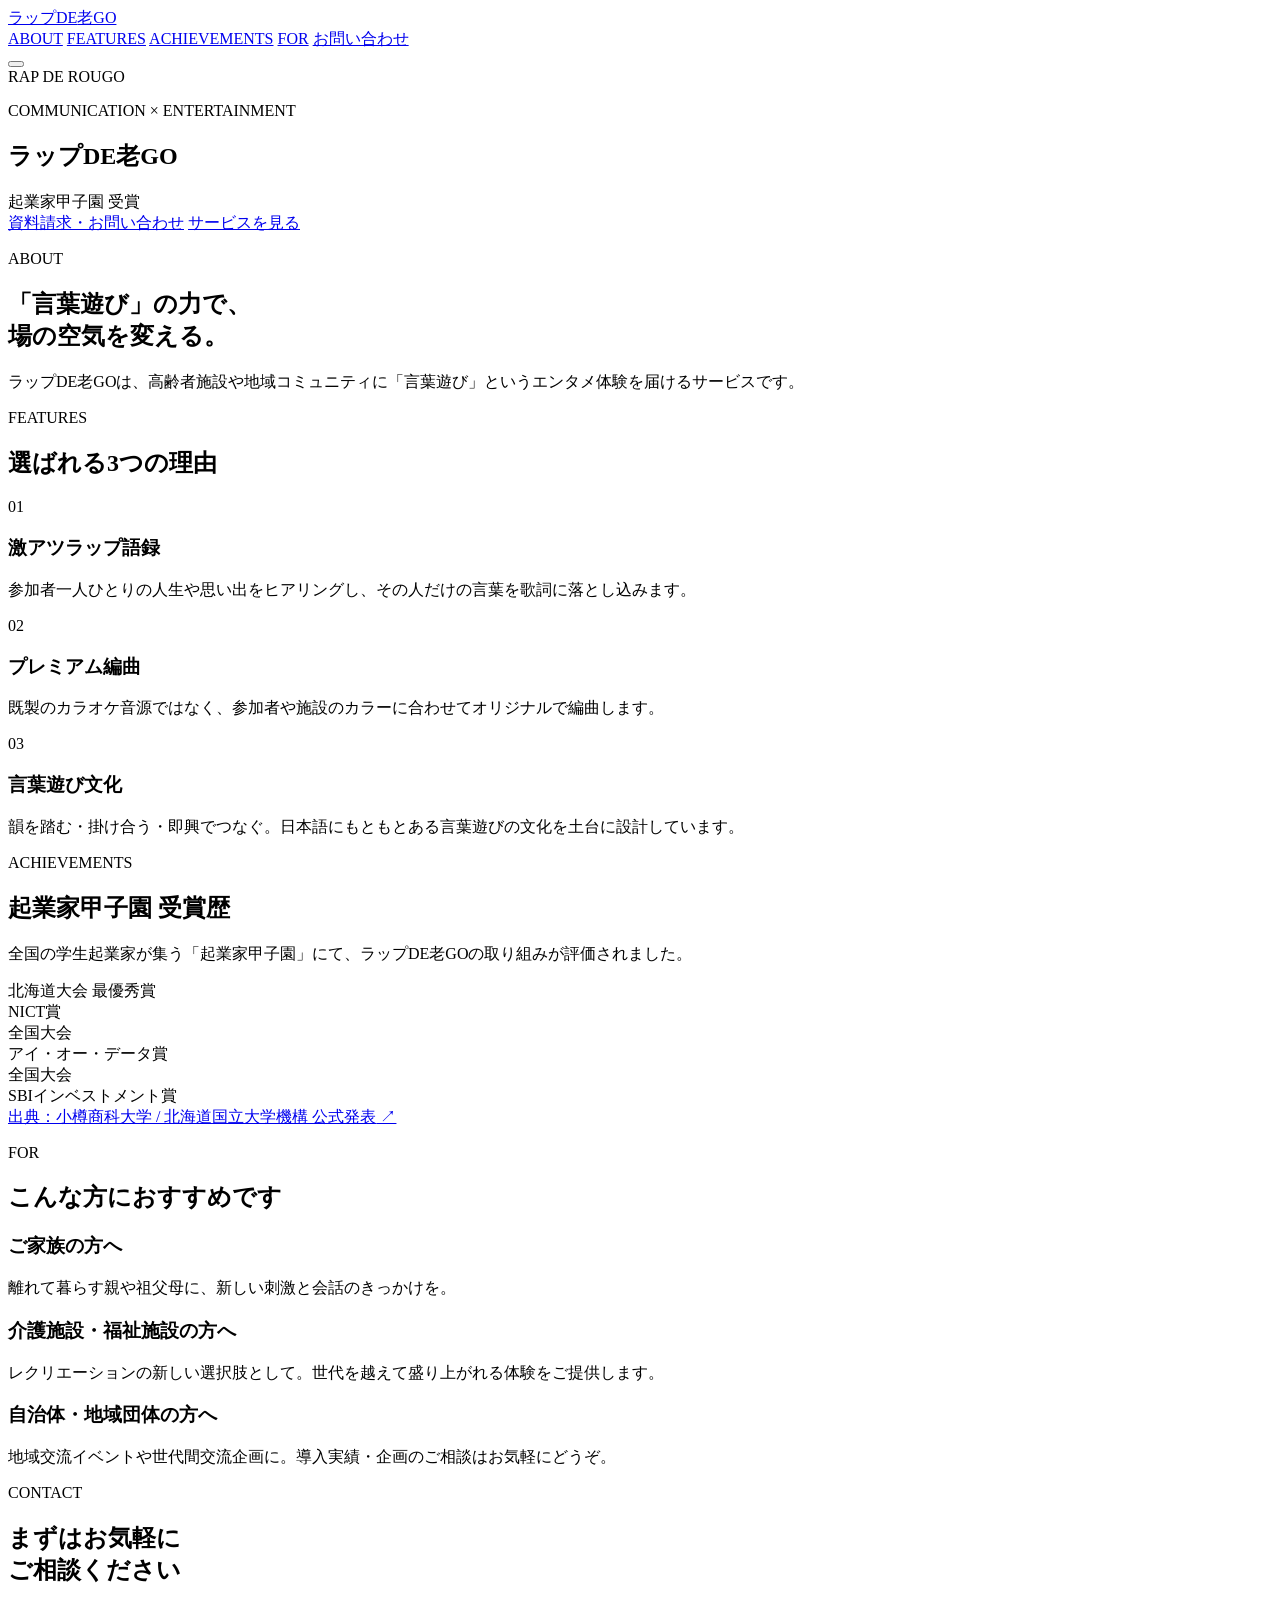
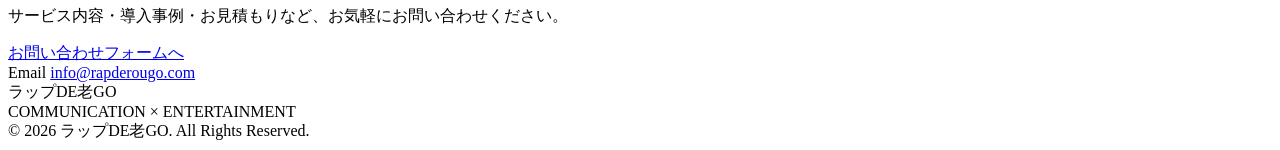
==== index.html @ 8ba90677 "Add initial index.html for ラップDE老GO website Initial commit of the index.html file containing the str" ====
<!DOCTYPE html>
<html lang="ja">
<head>
<meta charset="UTF-8">
<meta name="viewport" content="width=device-width, initial-scale=1.0">
<title>ラップDE老GO | COMMUNICATION × ENTERTAINMENT</title>
<meta name="description" content="ラップDE老GOは、言葉遊びとテクノロジーで世代を越えたコミュニケーションを生み出すエンタメサービスです。起業家甲子園受賞。">
<link rel="preconnect" href="https://fonts.googleapis.com">
<link rel="preconnect" href="https://fonts.gstatic.com" crossorigin>
<link href="https://fonts.googleapis.com/css2?family=Dela+Gothic+One&family=Noto+Sans+JP:wght@400;500;700;900&display=swap" rel="stylesheet">
<link rel="stylesheet" href="css/style.css">
</head>
<body>

<div class="noise-overlay"></div>

<header class="site-header" id="siteHeader">
  <div class="container header-inner">
    <a href="#top" class="logo">
      <span class="logo-text">ラップ<span class="accent">DE</span>老GO</span>
    </a>
    <nav class="main-nav" id="mainNav">
      <a href="#about">ABOUT</a>
      <a href="#features">FEATURES</a>
      <a href="#achievements">ACHIEVEMENTS</a>
      <a href="#for">FOR</a>
      <a href="#contact" class="nav-cta" data-key="nav_cta">お問い合わせ</a>
    </nav>
    <button class="menu-toggle" id="menuToggle" aria-label="メニュー">
      <span></span><span></span><span></span>
    </button>
  </div>
</header>

<main id="top">

  <!-- HERO -->
  <section class="hero" id="hero">
    <div class="hero-bg-text" aria-hidden="true">RAP DE ROUGO</div>
    <div class="container hero-inner">
      <p class="kicker reveal" data-key="hero_kicker">COMMUNICATION × ENTERTAINMENT</p>
      <h1 class="hero-title reveal">
        <span class="hero-title-line" data-key="hero_title_line1">ラップ</span><span class="hero-title-line accent" data-key="hero_title_line2">DE</span><span class="hero-title-line" data-key="hero_title_line3">老GO</span>
      </h1>
      <p class="hero-lead reveal" data-key="hero_lead" data-hide-if-empty></p>
      <div class="hero-badge reveal" data-key="hero_badge">起業家甲子園 受賞</div>
      <div class="hero-actions reveal">
        <a href="#contact" class="btn btn-primary" data-key="hero_cta_primary">資料請求・お問い合わせ</a>
        <a href="#features" class="btn btn-ghost" data-key="hero_cta_secondary">サービスを見る</a>
      </div>
    </div>
    <a href="#about" class="scroll-cue" aria-hidden="true"><span></span></a>
  </section>

  <!-- ABOUT -->
  <section class="section about" id="about">
    <div class="container">
      <p class="label reveal" data-key="about_label">ABOUT</p>
      <h2 class="section-title reveal" data-key="about_title" data-multiline>「言葉遊び」の力で、<br>場の空気を変える。</h2>
      <p class="lead-text reveal" data-key="about_mission" data-hide-if-empty></p>
      <p class="body-text reveal" data-key="about_body">ラップDE老GOは、高齢者施設や地域コミュニティに「言葉遊び」というエンタメ体験を届けるサービスです。</p>
    </div>
  </section>

  <!-- FEATURES -->
  <section class="section features" id="features">
    <div class="container">
      <p class="label reveal" data-key="features_label">FEATURES</p>
      <h2 class="section-title reveal" data-key="features_title">選ばれる3つの理由</h2>

      <div class="feature-list">
        <article class="feature-item reveal">
          <span class="feature-num" data-key="feature1_num">01</span>
          <h3 class="feature-title" data-key="feature1_title">激アツラップ語録</h3>
          <p class="feature-body" data-key="feature1_body">参加者一人ひとりの人生や思い出をヒアリングし、その人だけの言葉を歌詞に落とし込みます。</p>
        </article>
        <article class="feature-item reveal">
          <span class="feature-num" data-key="feature2_num">02</span>
          <h3 class="feature-title" data-key="feature2_title">プレミアム編曲</h3>
          <p class="feature-body" data-key="feature2_body">既製のカラオケ音源ではなく、参加者や施設のカラーに合わせてオリジナルで編曲します。</p>
        </article>
        <article class="feature-item reveal">
          <span class="feature-num" data-key="feature3_num">03</span>
          <h3 class="feature-title" data-key="feature3_title">言葉遊び文化</h3>
          <p class="feature-body" data-key="feature3_body">韻を踏む・掛け合う・即興でつなぐ。日本語にもともとある言葉遊びの文化を土台に設計しています。</p>
        </article>
      </div>
    </div>
  </section>

  <!-- ACHIEVEMENTS -->
  <section class="section achievements" id="achievements">
    <div class="container">
      <p class="label reveal" data-key="awards_label">ACHIEVEMENTS</p>
      <h2 class="section-title reveal" data-key="awards_title">起業家甲子園 受賞歴</h2>
      <p class="body-text reveal" data-key="awards_lead">全国の学生起業家が集う「起業家甲子園」にて、ラップDE老GOの取り組みが評価されました。</p>

      <div class="award-list">
        <div class="award-item reveal">
          <div class="award-title" data-key="award1_title">北海道大会 最優秀賞</div>
          <div class="award-sub" data-key="award1_sub">NICT賞</div>
        </div>
        <div class="award-item reveal">
          <div class="award-title" data-key="award2_title">全国大会</div>
          <div class="award-sub" data-key="award2_sub">アイ・オー・データ賞</div>
        </div>
        <div class="award-item reveal">
          <div class="award-title" data-key="award3_title">全国大会</div>
          <div class="award-sub" data-key="award3_sub">SBIインベストメント賞</div>
        </div>
      </div>

      <a class="source-link reveal" data-key-href="awards_source_url" href="https://www.otaru-uc.ac.jp/" target="_blank" rel="noopener">
        <span data-key="awards_source_label">出典：小樽商科大学 / 北海道国立大学機構 公式発表</span> ↗
      </a>
    </div>
  </section>

  <!-- FOR -->
  <section class="section target" id="for">
    <div class="container">
      <p class="label reveal" data-key="target_label">FOR</p>
      <h2 class="section-title reveal" data-key="target_title">こんな方におすすめです</h2>

      <div class="target-list">
        <article class="target-item reveal">
          <h3 class="target-title" data-key="target1_title">ご家族の方へ</h3>
          <p class="target-body" data-key="target1_body">離れて暮らす親や祖父母に、新しい刺激と会話のきっかけを。</p>
        </article>
        <article class="target-item reveal">
          <h3 class="target-title" data-key="target2_title">介護施設・福祉施設の方へ</h3>
          <p class="target-body" data-key="target2_body">レクリエーションの新しい選択肢として。世代を越えて盛り上がれる体験をご提供します。</p>
        </article>
        <article class="target-item reveal">
          <h3 class="target-title" data-key="target3_title">自治体・地域団体の方へ</h3>
          <p class="target-body" data-key="target3_body">地域交流イベントや世代間交流企画に。導入実績・企画のご相談はお気軽にどうぞ。</p>
        </article>
      </div>
    </div>
  </section>

  <!-- CTA -->
  <section class="section cta-section" id="contact">
    <div class="container">
      <p class="label reveal" data-key="cta_label">CONTACT</p>
      <h2 class="section-title reveal" data-key="cta_title" data-multiline>まずはお気軽に<br>ご相談ください</h2>
      <p class="body-text reveal" data-key="cta_body">サービス内容・導入事例・お見積もりなど、お気軽にお問い合わせください。</p>

      <div class="cta-box reveal">
        <a href="mailto:info@rapderougo.com" class="btn btn-primary btn-large" data-key="cta_button">お問い合わせフォームへ</a>
        <div class="cta-email">
          <span class="cta-email-label" data-key="cta_email_label">Email</span>
          <a href="mailto:info@rapderougo.com" data-key="cta_email" data-key-href-mailto>info@rapderougo.com</a>
        </div>
      </div>
    </div>
  </section>

</main>

<footer class="site-footer">
  <div class="container footer-inner">
    <div class="footer-logo" data-key="footer_service_name">ラップDE老GO</div>
    <div class="footer-tagline" data-key="footer_tagline">COMMUNICATION × ENTERTAINMENT</div>
    <div class="footer-copyright" data-key="footer_copyright">© 2026 ラップDE老GO. All Rights Reserved.</div>
  </div>
</footer>

<script src="content.js"></script>
<script src="js/script.js"></script>
</body>
</html>
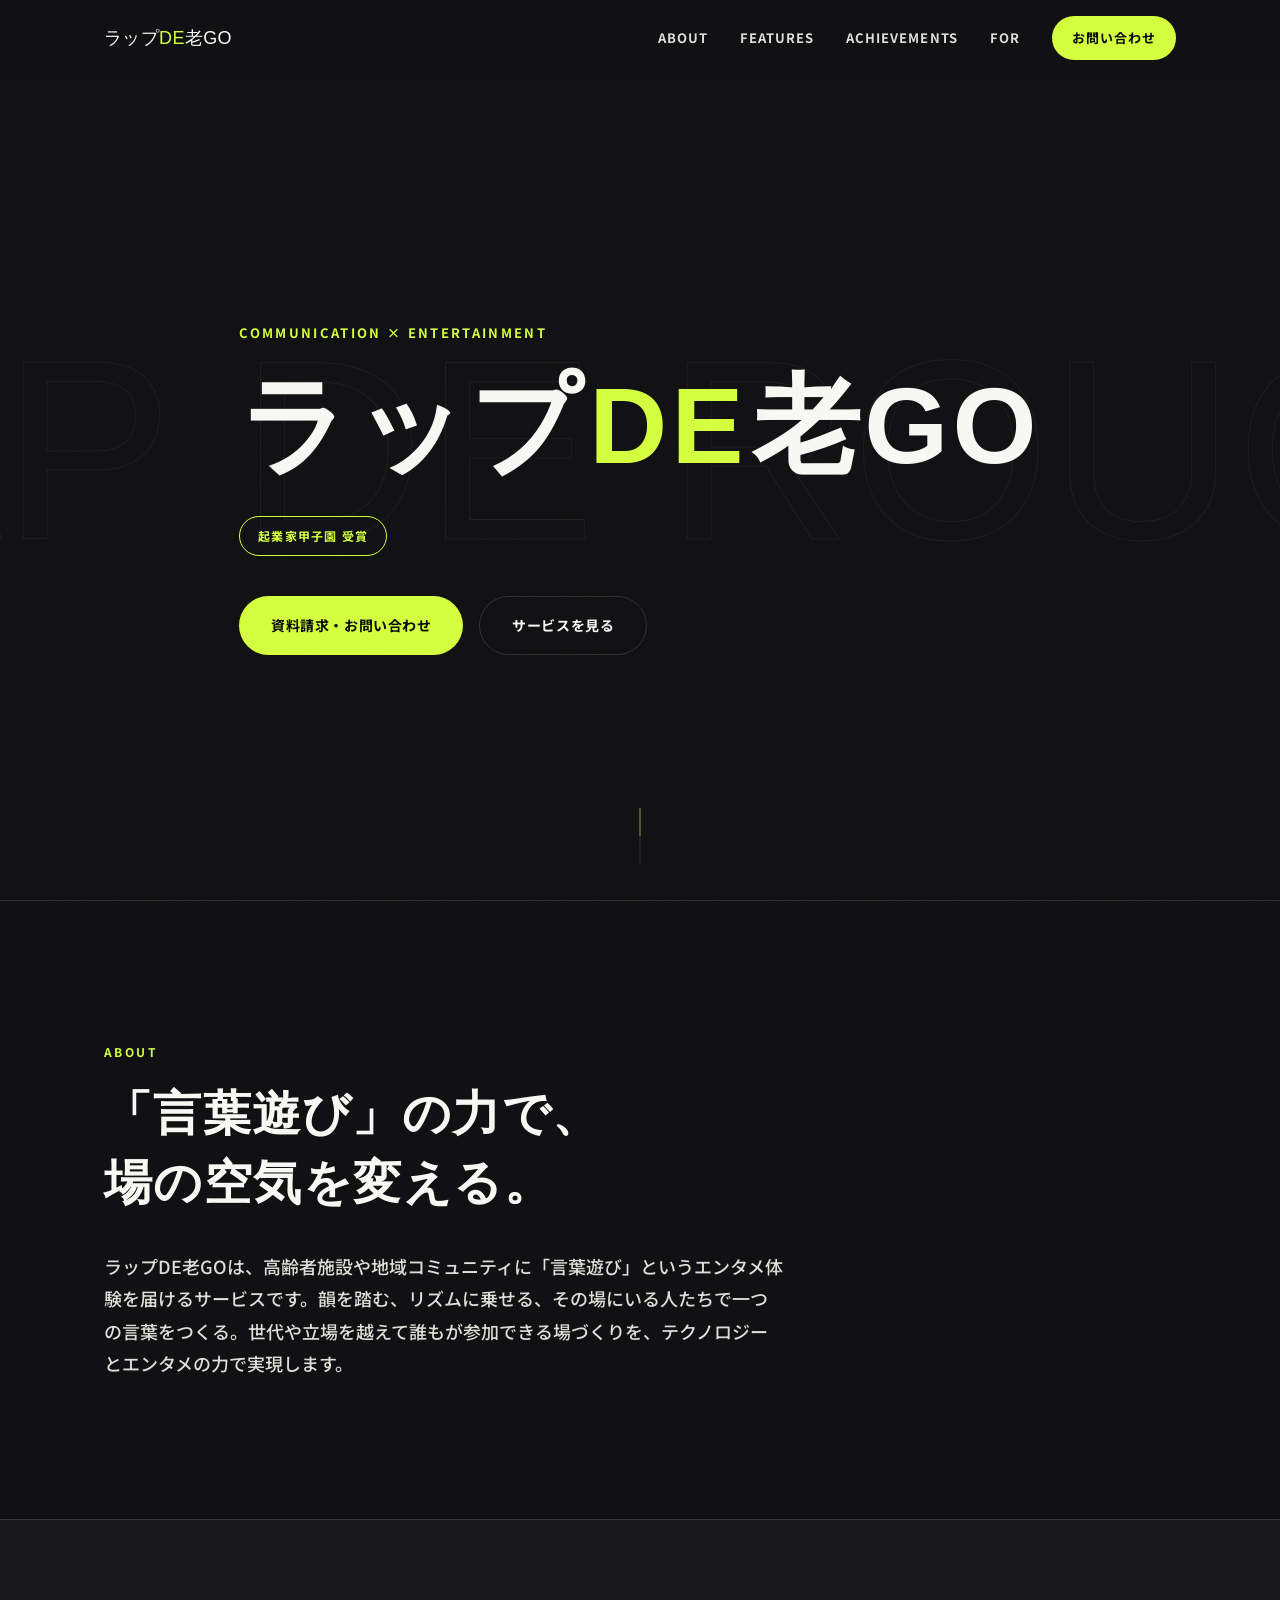
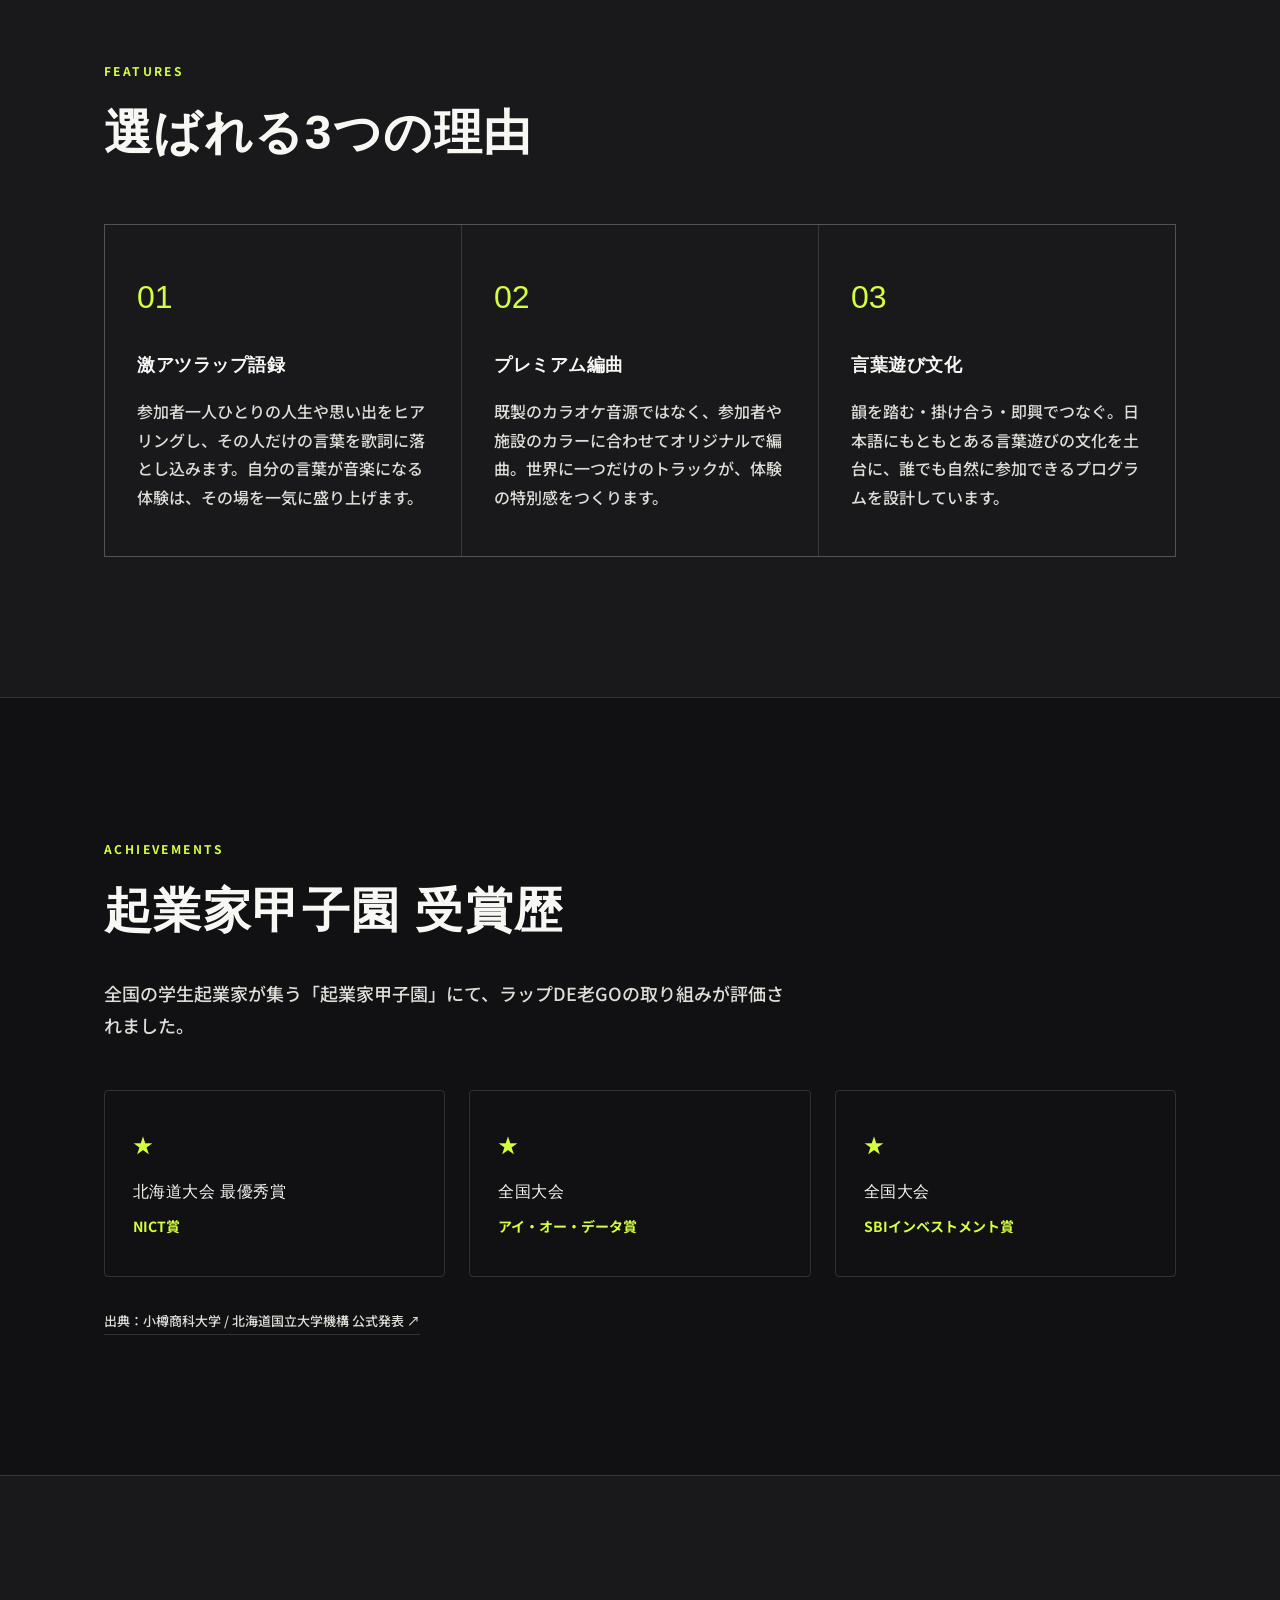
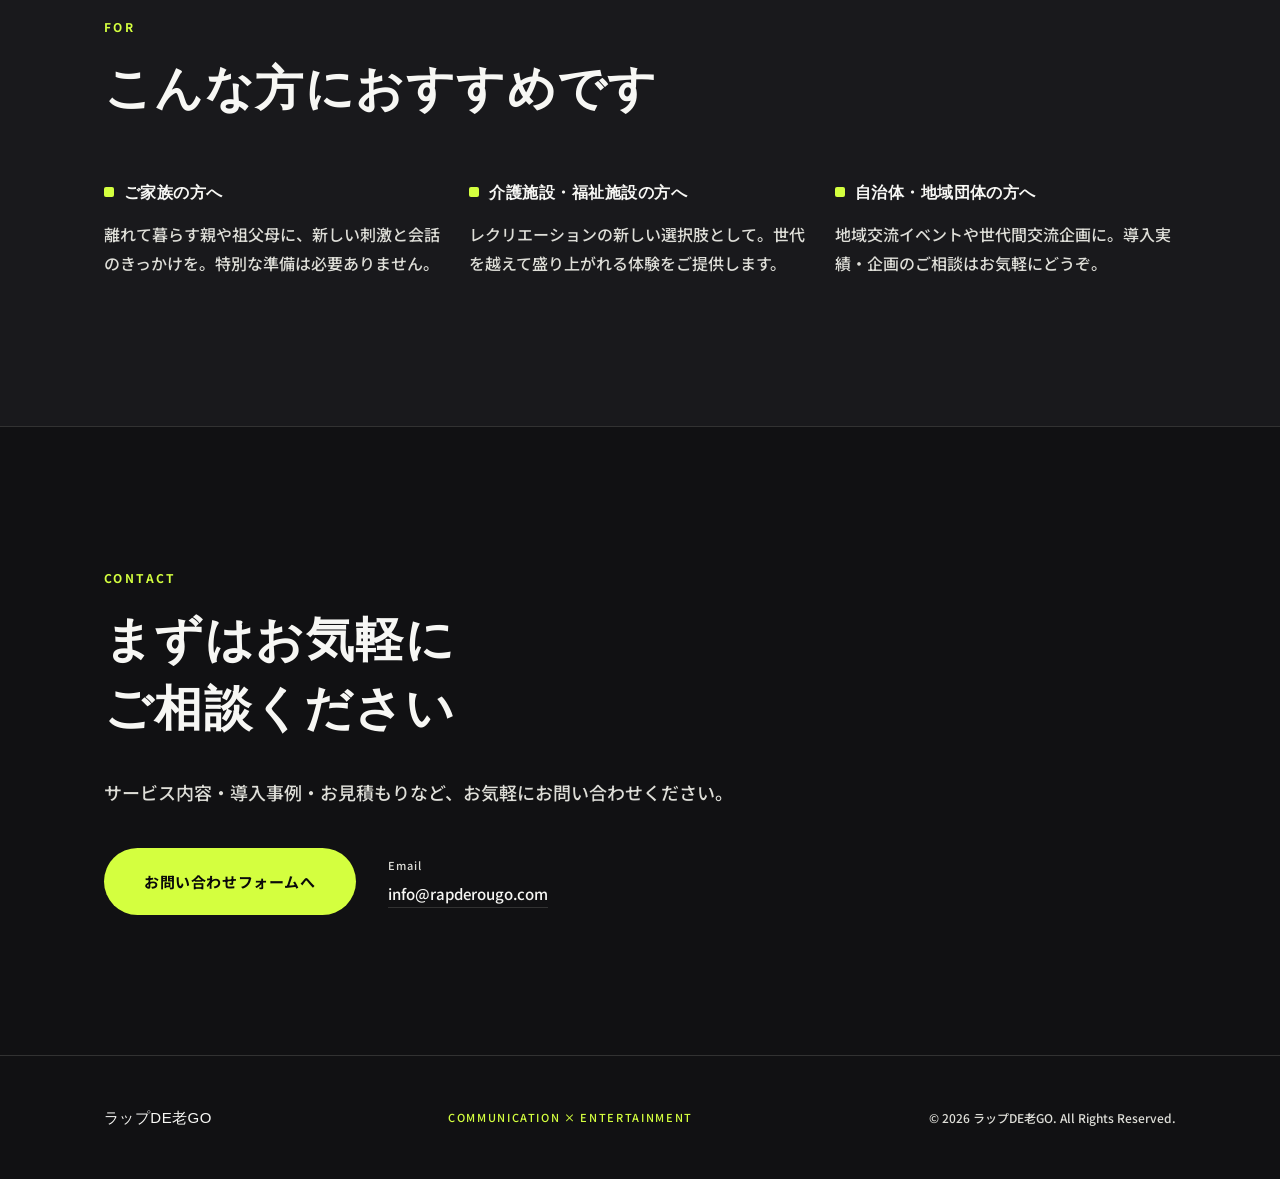
==== commit 5768e833: "Add Yusei Magic font to index.html" ====
--- a/index.html
+++ b/index.html
@@ -7,7 +7,7 @@
 <meta name="description" content="ラップDE老GOは、言葉遊びとテクノロジーで世代を越えたコミュニケーションを生み出すエンタメサービスです。起業家甲子園受賞。">
 <link rel="preconnect" href="https://fonts.googleapis.com">
 <link rel="preconnect" href="https://fonts.gstatic.com" crossorigin>
-<link href="https://fonts.googleapis.com/css2?family=Dela+Gothic+One&family=Noto+Sans+JP:wght@400;500;700;900&display=swap" rel="stylesheet">
+<link href="https://fonts.googleapis.com/css2?family=Yusei+Magic&family=Noto+Sans+JP:wght@400;500;700;900&display=swap" rel="stylesheet">
 <link rel="stylesheet" href="css/style.css">
 </head>
 <body>
--- a/css/style.css
+++ b/css/style.css
@@ -0,0 +1,541 @@
+/* =========================================================
+   ラップDE老GO — style.css
+   黒背景 × ビビッドアクセント（ネオンライム）のモダン・ストリート系
+   ========================================================= */
+
+:root {
+  --bg: #111113;
+  --bg-alt: #19191c;
+  --fg: #f7f7f4;
+  --fg-dim: #deded8;
+  --accent: #d4ff3f;
+  --accent-dark: #9fc71a;
+  --border: rgba(245, 245, 242, 0.14);
+  --font-head: "Dela Gothic One", sans-serif;
+  --font-body: "Noto Sans JP", sans-serif;
+  --container-w: 1120px;
+}
+
+* { box-sizing: border-box; margin: 0; padding: 0; }
+
+html { scroll-behavior: smooth; }
+
+body {
+  background: var(--bg);
+  color: var(--fg);
+  font-family: var(--font-body);
+  font-weight: 500;
+  line-height: 1.8;
+  letter-spacing: 0;
+  overflow-x: hidden;
+  -webkit-font-smoothing: antialiased;
+  text-rendering: optimizeLegibility;
+}
+
+img { max-width: 100%; display: block; }
+a { color: inherit; text-decoration: none; }
+
+.container {
+  max-width: var(--container-w);
+  margin: 0 auto;
+  padding: 0 24px;
+}
+
+/* subtle grain overlay for texture */
+.noise-overlay {
+  position: fixed;
+  inset: 0;
+  pointer-events: none;
+  z-index: 999;
+  opacity: 0.035;
+  mix-blend-mode: overlay;
+  background-image: url("data:image/svg+xml,%3Csvg xmlns='http://www.w3.org/2000/svg' width='120' height='120'%3E%3Cfilter id='n'%3E%3CfeTurbulence type='fractalNoise' baseFrequency='0.9' numOctaves='2' stitchTiles='stitch'/%3E%3C/filter%3E%3Crect width='100%25' height='100%25' filter='url(%23n)'/%3E%3C/svg%3E");
+}
+
+/* =============== HEADER =============== */
+.site-header {
+  position: fixed;
+  top: 0; left: 0; right: 0;
+  z-index: 100;
+  background: rgba(17, 17, 19, 0.75);
+  backdrop-filter: blur(10px);
+  border-bottom: 1px solid transparent;
+  transition: border-color 0.3s ease, background 0.3s ease;
+}
+.site-header.scrolled {
+  border-bottom-color: var(--border);
+  background: rgba(17, 17, 19, 0.94);
+}
+
+.header-inner {
+  display: flex;
+  align-items: center;
+  justify-content: space-between;
+  height: 76px;
+}
+
+.logo-text {
+  font-family: var(--font-head);
+  font-size: 18px;
+  letter-spacing: 0.02em;
+}
+.logo-text .accent { color: var(--accent); }
+
+.main-nav {
+  display: flex;
+  align-items: center;
+  gap: 32px;
+  font-size: 13px;
+  letter-spacing: 0.08em;
+  font-weight: 700;
+}
+.main-nav a {
+  color: var(--fg-dim);
+  transition: color 0.2s ease;
+}
+.main-nav a:hover { color: var(--fg); }
+
+.nav-cta {
+  background: var(--accent);
+  color: #0a0a0a !important;
+  padding: 10px 20px;
+  border-radius: 999px;
+  font-weight: 700;
+}
+.nav-cta:hover { background: var(--accent-dark); }
+
+.menu-toggle {
+  display: none;
+  flex-direction: column;
+  justify-content: center;
+  gap: 5px;
+  width: 32px;
+  height: 32px;
+  background: none;
+  border: none;
+  cursor: pointer;
+}
+.menu-toggle span {
+  display: block;
+  height: 2px;
+  background: var(--fg);
+  transition: transform 0.25s ease, opacity 0.25s ease;
+}
+.menu-toggle.open span:nth-child(1) { transform: translateY(7px) rotate(45deg); }
+.menu-toggle.open span:nth-child(2) { opacity: 0; }
+.menu-toggle.open span:nth-child(3) { transform: translateY(-7px) rotate(-45deg); }
+
+/* =============== HERO =============== */
+.hero {
+  position: relative;
+  min-height: 100vh;
+  display: flex;
+  align-items: center;
+  padding-top: 76px;
+  overflow: hidden;
+}
+
+.hero-bg-text {
+  position: absolute;
+  top: 50%;
+  left: 50%;
+  transform: translate(-50%, -50%);
+  font-family: var(--font-head);
+  font-size: clamp(80px, 20vw, 260px);
+  color: transparent;
+  -webkit-text-stroke: 1px rgba(245, 245, 242, 0.06);
+  white-space: nowrap;
+  z-index: 0;
+  user-select: none;
+  pointer-events: none;
+}
+
+.hero-inner {
+  position: relative;
+  z-index: 1;
+}
+
+.kicker {
+  font-size: 13px;
+  font-weight: 700;
+  letter-spacing: 0.18em;
+  color: var(--accent);
+  margin-bottom: 20px;
+}
+
+.hero-title {
+  font-family: var(--font-head);
+  font-size: clamp(44px, 9vw, 108px);
+  line-height: 1.15;
+  letter-spacing: 0.04em;
+}
+.hero-title-line { display: inline-block; }
+.hero-title .accent {
+  color: var(--accent);
+  margin: 0 4px;
+}
+
+.hero-lead {
+  margin-top: 24px;
+  font-size: 19px;
+  font-weight: 500;
+  color: var(--fg-dim);
+  line-height: 1.75;
+  max-width: 560px;
+}
+.hero-lead[data-hide-if-empty]:empty { display: none; margin: 0; }
+
+.hero-badge {
+  display: inline-block;
+  margin-top: 28px;
+  padding: 8px 18px;
+  border: 1px solid var(--accent);
+  color: var(--accent);
+  font-size: 12px;
+  font-weight: 700;
+  letter-spacing: 0.1em;
+  border-radius: 999px;
+}
+
+.hero-actions {
+  margin-top: 40px;
+  display: flex;
+  gap: 16px;
+  flex-wrap: wrap;
+}
+
+.btn {
+  display: inline-flex;
+  align-items: center;
+  justify-content: center;
+  padding: 16px 32px;
+  font-size: 14px;
+  font-weight: 700;
+  letter-spacing: 0.04em;
+  border-radius: 999px;
+  transition: transform 0.2s ease, background 0.2s ease, color 0.2s ease, border-color 0.2s ease;
+  white-space: nowrap;
+}
+.btn-primary {
+  background: var(--accent);
+  color: #0a0a0a;
+}
+.btn-primary:hover { background: var(--accent-dark); transform: translateY(-2px); }
+.btn-ghost {
+  border: 1px solid var(--border);
+  color: var(--fg);
+}
+.btn-ghost:hover { border-color: var(--fg); transform: translateY(-2px); }
+.btn-large { padding: 20px 40px; font-size: 15px; }
+
+.scroll-cue {
+  position: absolute;
+  bottom: 36px;
+  left: 50%;
+  transform: translateX(-50%);
+  width: 1px;
+  height: 56px;
+  background: var(--border);
+  overflow: hidden;
+}
+.scroll-cue span {
+  display: block;
+  width: 100%;
+  height: 50%;
+  background: var(--accent);
+  animation: scrollcue 1.8s ease-in-out infinite;
+}
+@keyframes scrollcue {
+  0% { transform: translateY(-100%); }
+  100% { transform: translateY(200%); }
+}
+
+/* =============== SECTIONS (general) =============== */
+.section {
+  padding: 140px 0;
+  border-top: 1px solid var(--border);
+  position: relative;
+}
+
+.label {
+  font-size: 12px;
+  font-weight: 700;
+  letter-spacing: 0.2em;
+  color: var(--accent);
+  margin-bottom: 16px;
+}
+
+.section-title {
+  font-family: var(--font-head);
+  font-size: clamp(28px, 5vw, 48px);
+  line-height: 1.45;
+  letter-spacing: 0.03em;
+  margin-bottom: 32px;
+  white-space: pre-line;
+}
+
+.lead-text {
+  font-size: 20px;
+  font-weight: 500;
+  color: var(--fg);
+  margin-bottom: 20px;
+  line-height: 1.7;
+  max-width: 680px;
+}
+.lead-text[data-hide-if-empty]:empty { display: none; margin: 0; }
+
+.body-text {
+  font-size: 18px;
+  font-weight: 500;
+  color: var(--fg-dim);
+  line-height: 1.8;
+  max-width: 680px;
+}
+
+/* =============== ABOUT =============== */
+.about { background: var(--bg); }
+
+/* =============== FEATURES =============== */
+.features { background: var(--bg-alt); }
+
+.feature-list {
+  margin-top: 56px;
+  display: grid;
+  grid-template-columns: repeat(3, 1fr);
+  gap: 1px;
+  background: var(--border);
+  border: 1px solid var(--border);
+}
+
+.feature-item {
+  background: var(--bg-alt);
+  padding: 44px 32px;
+  transition: background 0.25s ease;
+}
+.feature-item:hover { background: #171717; }
+
+.feature-num {
+  display: block;
+  font-family: var(--font-head);
+  font-size: 32px;
+  color: var(--accent);
+  margin-bottom: 24px;
+}
+
+.feature-title {
+  font-family: var(--font-head);
+  font-size: 18px;
+  letter-spacing: 0.03em;
+  margin-bottom: 16px;
+  line-height: 1.7;
+}
+
+.feature-body {
+  font-size: 16px;
+  font-weight: 500;
+  color: var(--fg-dim);
+  line-height: 1.8;
+}
+
+/* =============== ACHIEVEMENTS =============== */
+.achievements { background: var(--bg); }
+
+.award-list {
+  margin-top: 48px;
+  display: grid;
+  grid-template-columns: repeat(3, 1fr);
+  gap: 24px;
+}
+
+.award-item {
+  border: 1px solid var(--border);
+  padding: 36px 28px;
+  border-radius: 4px;
+  position: relative;
+}
+.award-item::before {
+  content: "★";
+  color: var(--accent);
+  font-size: 20px;
+  display: block;
+  margin-bottom: 16px;
+}
+
+.award-title {
+  font-family: var(--font-head);
+  font-size: 16px;
+  letter-spacing: 0.03em;
+  margin-bottom: 10px;
+  line-height: 1.6;
+}
+.award-sub {
+  font-size: 14px;
+  color: var(--accent);
+  font-weight: 700;
+}
+
+.source-link {
+  display: inline-block;
+  margin-top: 32px;
+  font-size: 13px;
+  color: var(--fg-dim);
+  border-bottom: 1px solid var(--border);
+  padding-bottom: 2px;
+  transition: color 0.2s ease, border-color 0.2s ease;
+}
+.source-link:hover { color: var(--fg); border-color: var(--fg); }
+
+/* =============== TARGET / FOR =============== */
+.target { background: var(--bg-alt); }
+
+.target-list {
+  margin-top: 48px;
+  display: grid;
+  grid-template-columns: repeat(3, 1fr);
+  gap: 24px;
+}
+
+.target-item {
+  padding: 8px 0;
+}
+
+.target-title {
+  font-family: var(--font-head);
+  font-size: 16px;
+  letter-spacing: 0.03em;
+  margin-bottom: 14px;
+  line-height: 1.7;
+  position: relative;
+  padding-left: 20px;
+}
+.target-title::before {
+  content: "";
+  position: absolute;
+  left: 0;
+  top: 8px;
+  width: 10px;
+  height: 10px;
+  background: var(--accent);
+  border-radius: 2px;
+}
+
+.target-body {
+  font-size: 16px;
+  font-weight: 500;
+  color: var(--fg-dim);
+  line-height: 1.8;
+}
+
+/* =============== CTA =============== */
+.cta-section {
+  background: var(--bg);
+  text-align: left;
+}
+
+.cta-box {
+  margin-top: 40px;
+  display: flex;
+  align-items: center;
+  gap: 32px;
+  flex-wrap: wrap;
+}
+
+.cta-email {
+  display: flex;
+  flex-direction: column;
+  gap: 4px;
+  font-size: 15px;
+}
+.cta-email-label {
+  font-size: 11px;
+  letter-spacing: 0.1em;
+  color: var(--fg-dim);
+}
+.cta-email a {
+  border-bottom: 1px solid var(--border);
+  transition: border-color 0.2s ease;
+}
+.cta-email a:hover { border-color: var(--accent); color: var(--accent); }
+
+/* =============== FOOTER =============== */
+.site-footer {
+  border-top: 1px solid var(--border);
+  padding: 48px 0;
+}
+.footer-inner {
+  display: flex;
+  align-items: center;
+  justify-content: space-between;
+  flex-wrap: wrap;
+  gap: 12px;
+}
+.footer-logo {
+  font-family: var(--font-head);
+  font-size: 15px;
+  letter-spacing: 0.03em;
+}
+.footer-tagline {
+  font-size: 11px;
+  letter-spacing: 0.15em;
+  color: var(--accent);
+}
+.footer-copyright {
+  font-size: 12px;
+  color: var(--fg-dim);
+}
+
+/* =============== SCROLL REVEAL =============== */
+.reveal {
+  opacity: 0;
+  transform: translateY(24px);
+  transition: opacity 0.7s ease, transform 0.7s ease;
+}
+.reveal.in-view {
+  opacity: 1;
+  transform: translateY(0);
+}
+
+/* =============== RESPONSIVE =============== */
+@media (max-width: 860px) {
+  .feature-list, .award-list, .target-list {
+    grid-template-columns: 1fr;
+  }
+  .section { padding: 96px 0; }
+}
+
+@media (max-width: 720px) {
+  .main-nav {
+    position: fixed;
+    top: 76px;
+    left: 0; right: 0;
+    background: rgba(10, 10, 10, 0.97);
+    backdrop-filter: blur(10px);
+    flex-direction: column;
+    align-items: flex-start;
+    gap: 0;
+    padding: 8px 24px 24px;
+    border-bottom: 1px solid var(--border);
+    transform: translateY(-8px);
+    opacity: 0;
+    pointer-events: none;
+    transition: opacity 0.25s ease, transform 0.25s ease;
+  }
+  .main-nav.open {
+    opacity: 1;
+    transform: translateY(0);
+    pointer-events: auto;
+  }
+  .main-nav a {
+    width: 100%;
+    padding: 14px 0;
+    border-bottom: 1px solid var(--border);
+  }
+  .main-nav a:last-child { border-bottom: none; margin-top: 12px; }
+  .menu-toggle { display: flex; }
+}
+
+@media (max-width: 480px) {
+  .hero-actions { flex-direction: column; }
+  .btn { width: 100%; }
+  .cta-box { flex-direction: column; align-items: flex-start; }
+}
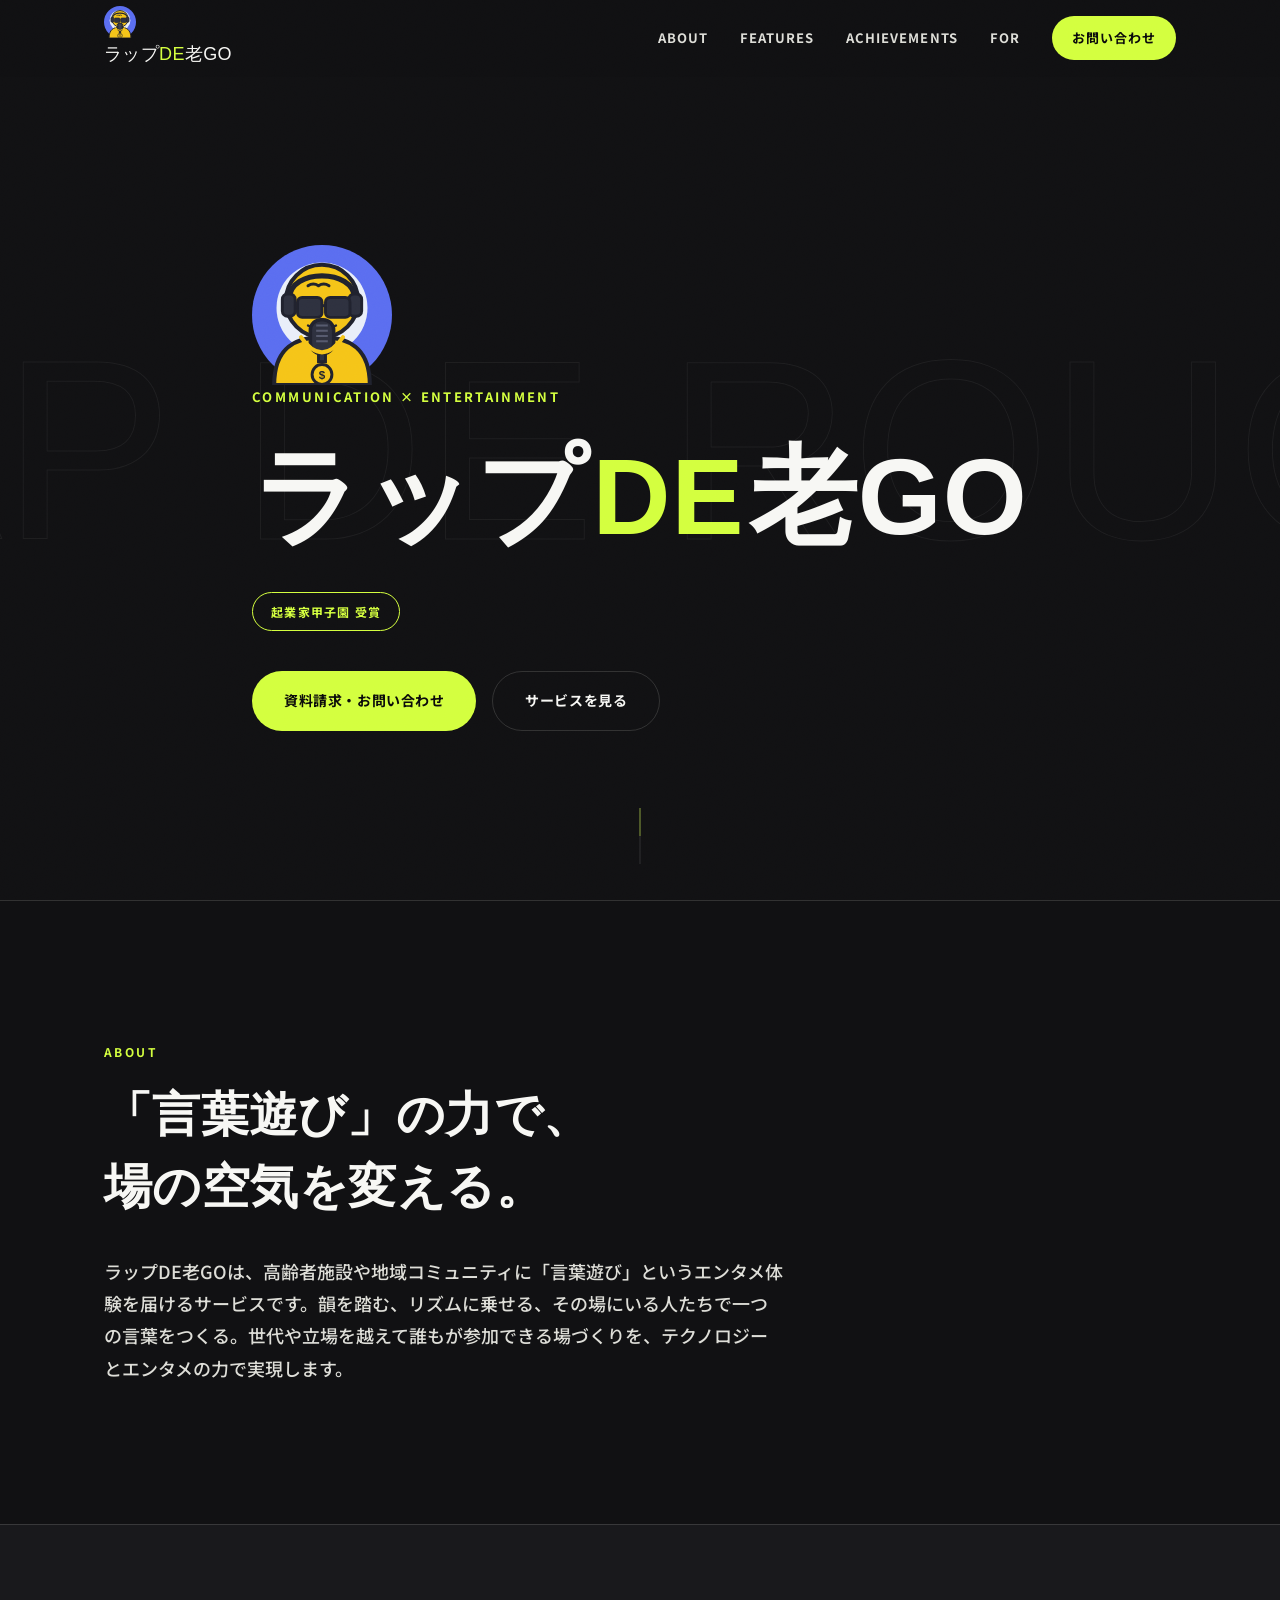
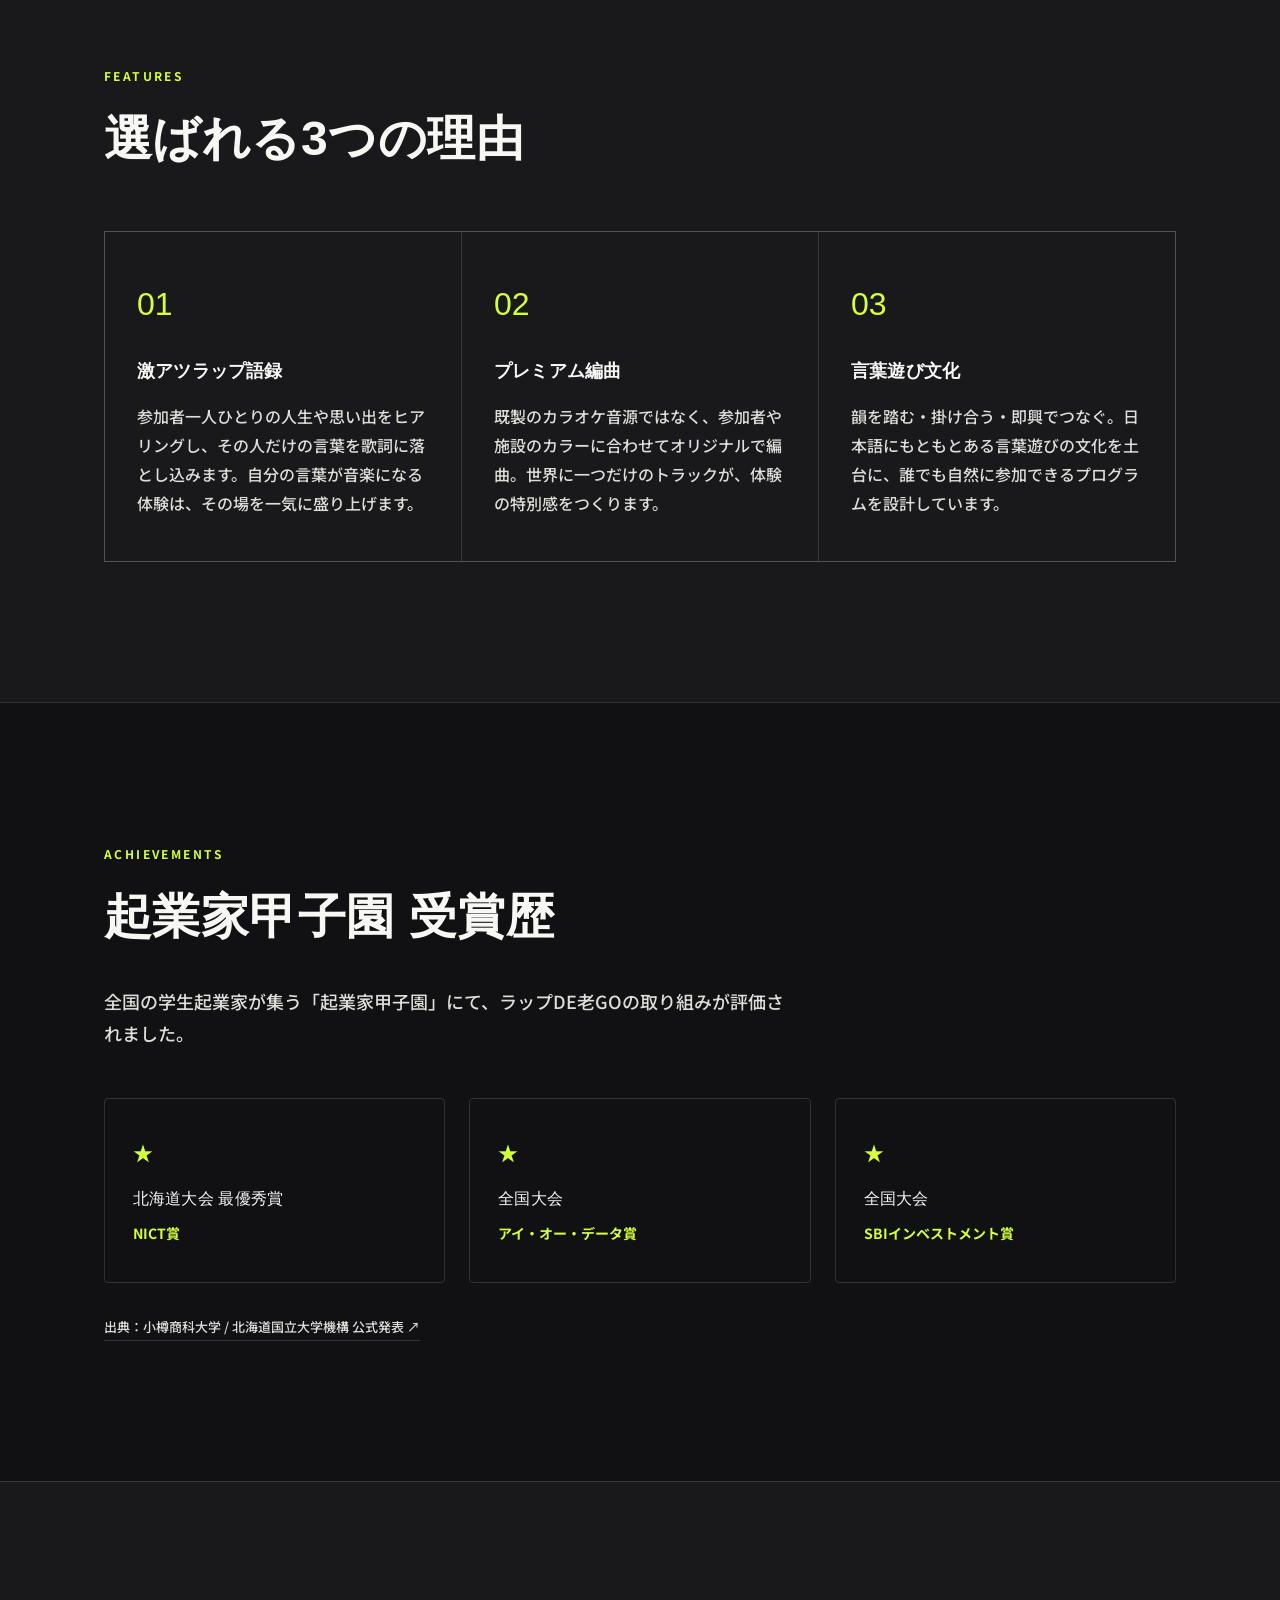
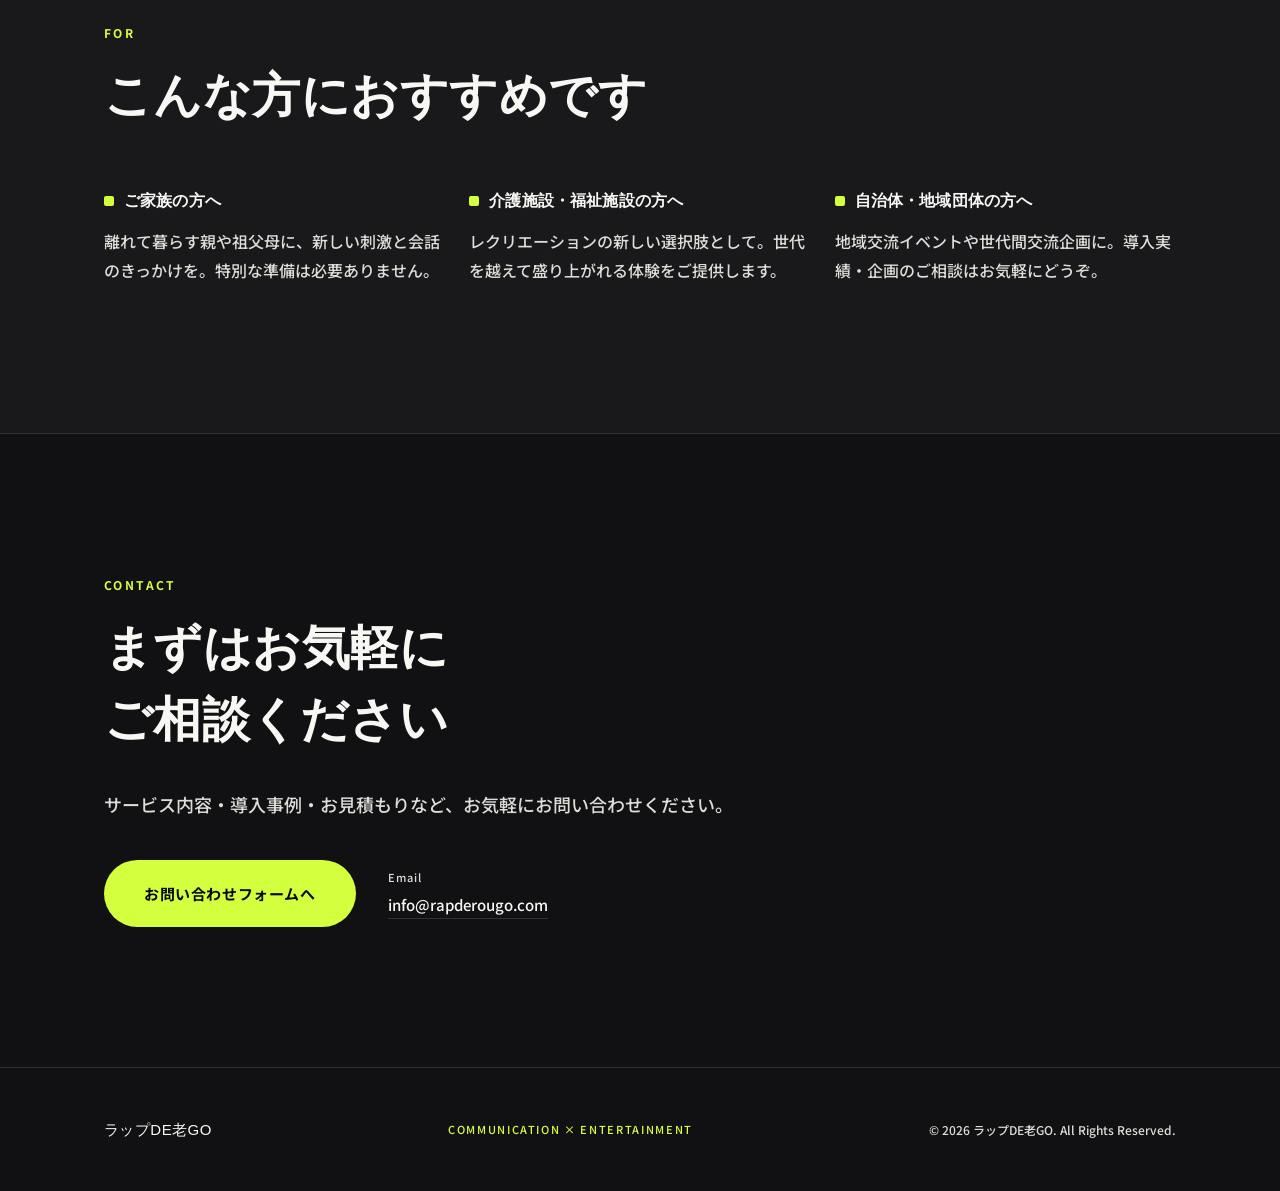
==== commit bb589fc6: "Add favicon and logo images to index.html" ====
--- a/index.html
+++ b/index.html
@@ -8,6 +8,7 @@
 <link rel="preconnect" href="https://fonts.googleapis.com">
 <link rel="preconnect" href="https://fonts.gstatic.com" crossorigin>
 <link href="https://fonts.googleapis.com/css2?family=Yusei+Magic&family=Noto+Sans+JP:wght@400;500;700;900&display=swap" rel="stylesheet">
+<link rel="icon" type="image/svg+xml" href="assets/mascot.svg">
 <link rel="stylesheet" href="css/style.css">
 </head>
 <body>
@@ -17,6 +18,7 @@
 <header class="site-header" id="siteHeader">
   <div class="container header-inner">
     <a href="#top" class="logo">
+      <img src="assets/mascot.svg" class="logo-icon" alt="" width="32" height="32">
       <span class="logo-text">ラップ<span class="accent">DE</span>老GO</span>
     </a>
     <nav class="main-nav" id="mainNav">
@@ -38,6 +40,7 @@
   <section class="hero" id="hero">
     <div class="hero-bg-text" aria-hidden="true">RAP DE ROUGO</div>
     <div class="container hero-inner">
+      <img src="assets/mascot.svg" class="hero-avatar reveal" alt="ラップDE老GO マスコット" width="140" height="140">
       <p class="kicker reveal" data-key="hero_kicker">COMMUNICATION × ENTERTAINMENT</p>
       <h1 class="hero-title reveal">
         <span class="hero-title-line" data-key="hero_title_line1">ラップ</span><span class="hero-title-line accent" data-key="hero_title_line2">DE</span><span class="hero-title-line" data-key="hero_title_line3">老GO</span>
--- a/css/style.css
+++ b/css/style.css
@@ -11,7 +11,7 @@
   --accent: #d4ff3f;
   --accent-dark: #9fc71a;
   --border: rgba(245, 245, 242, 0.14);
-  --font-head: "Dela Gothic One", sans-serif;
+  --font-head: "Yusei Magic", sans-serif;
   --font-body: "Noto Sans JP", sans-serif;
   --container-w: 1120px;
 }
@@ -166,8 +166,8 @@
 .hero-title {
   font-family: var(--font-head);
   font-size: clamp(44px, 9vw, 108px);
-  line-height: 1.15;
-  letter-spacing: 0.04em;
+  line-height: 1.25;
+  letter-spacing: 0.01em;
 }
 .hero-title-line { display: inline-block; }
 .hero-title .accent {
@@ -268,8 +268,8 @@
 .section-title {
   font-family: var(--font-head);
   font-size: clamp(28px, 5vw, 48px);
-  line-height: 1.45;
-  letter-spacing: 0.03em;
+  line-height: 1.5;
+  letter-spacing: 0.01em;
   margin-bottom: 32px;
   white-space: pre-line;
 }
@@ -325,9 +325,9 @@
 .feature-title {
   font-family: var(--font-head);
   font-size: 18px;
-  letter-spacing: 0.03em;
+  letter-spacing: 0.01em;
   margin-bottom: 16px;
-  line-height: 1.7;
+  line-height: 1.6;
 }
 
 .feature-body {
@@ -364,9 +364,9 @@
 .award-title {
   font-family: var(--font-head);
   font-size: 16px;
-  letter-spacing: 0.03em;
+  letter-spacing: 0.01em;
   margin-bottom: 10px;
-  line-height: 1.6;
+  line-height: 1.5;
 }
 .award-sub {
   font-size: 14px;
@@ -402,9 +402,9 @@
 .target-title {
   font-family: var(--font-head);
   font-size: 16px;
-  letter-spacing: 0.03em;
+  letter-spacing: 0.01em;
   margin-bottom: 14px;
-  line-height: 1.7;
+  line-height: 1.6;
   position: relative;
   padding-left: 20px;
 }
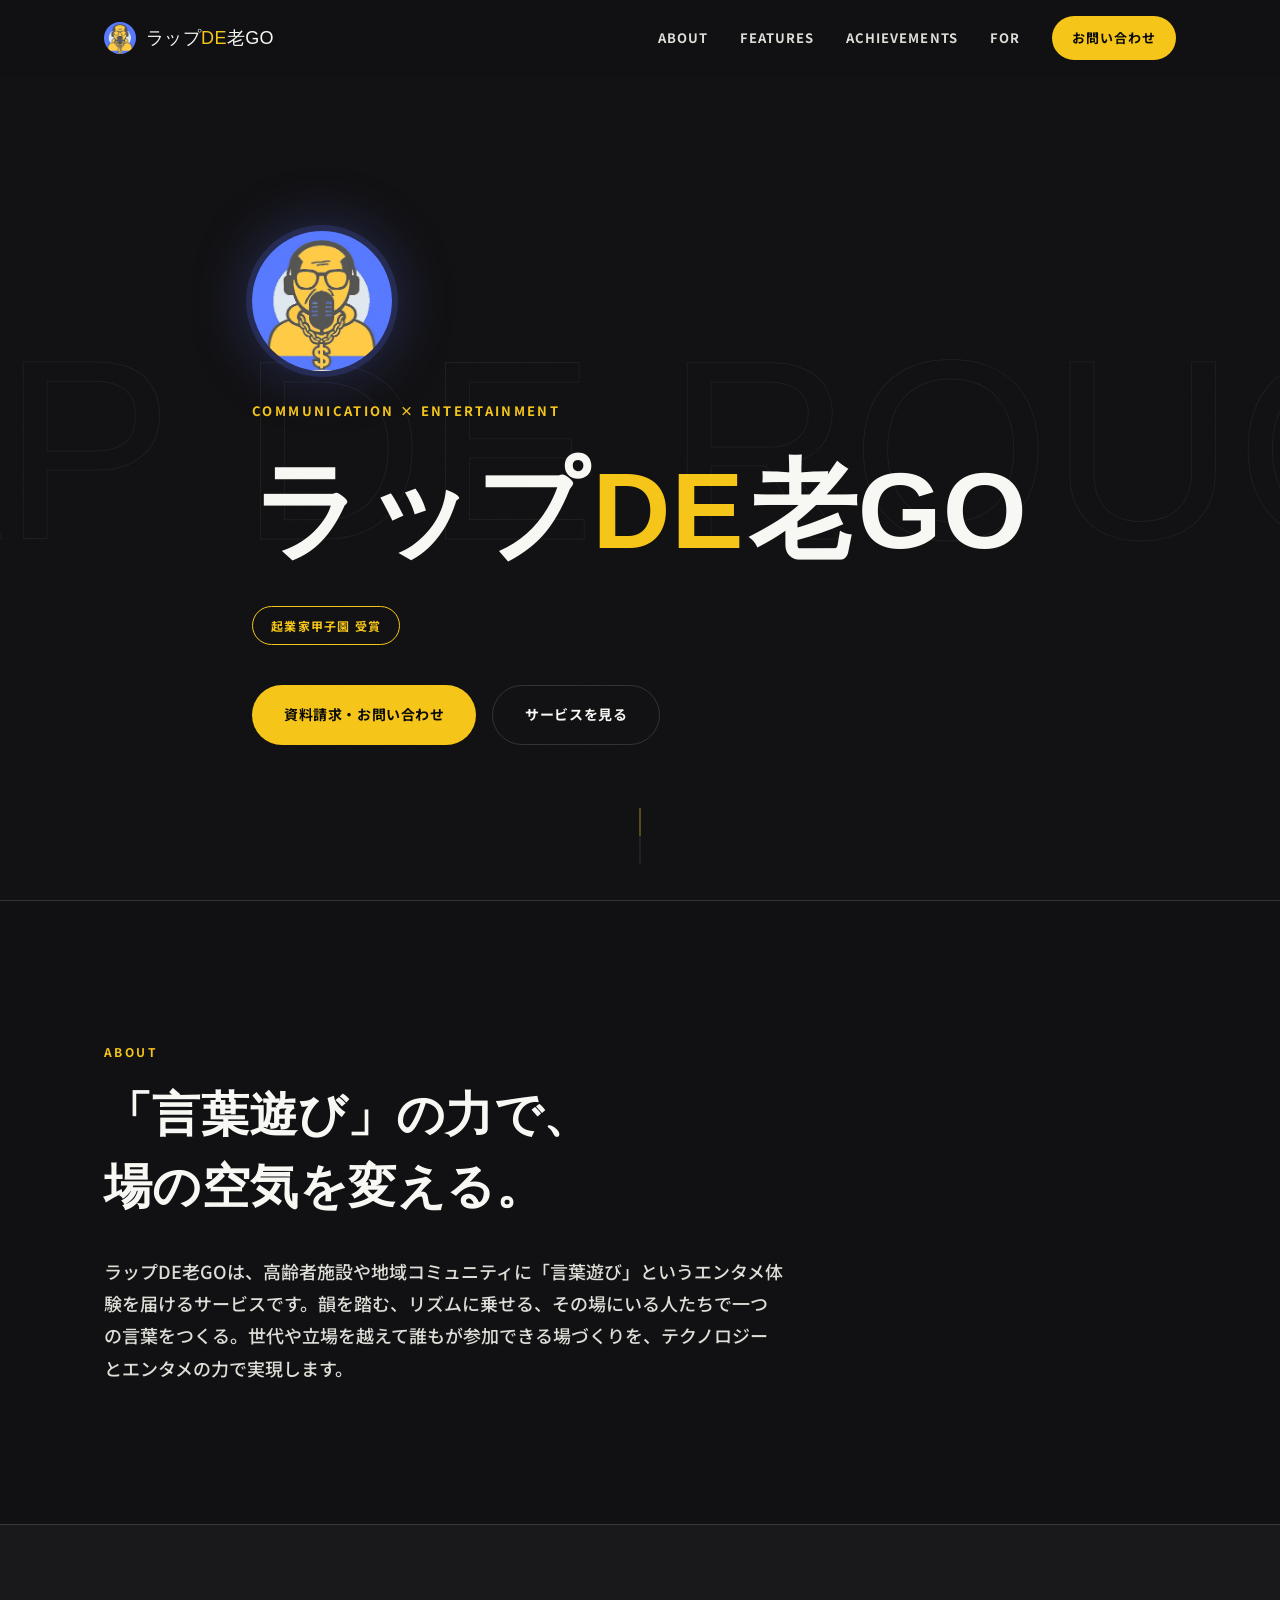
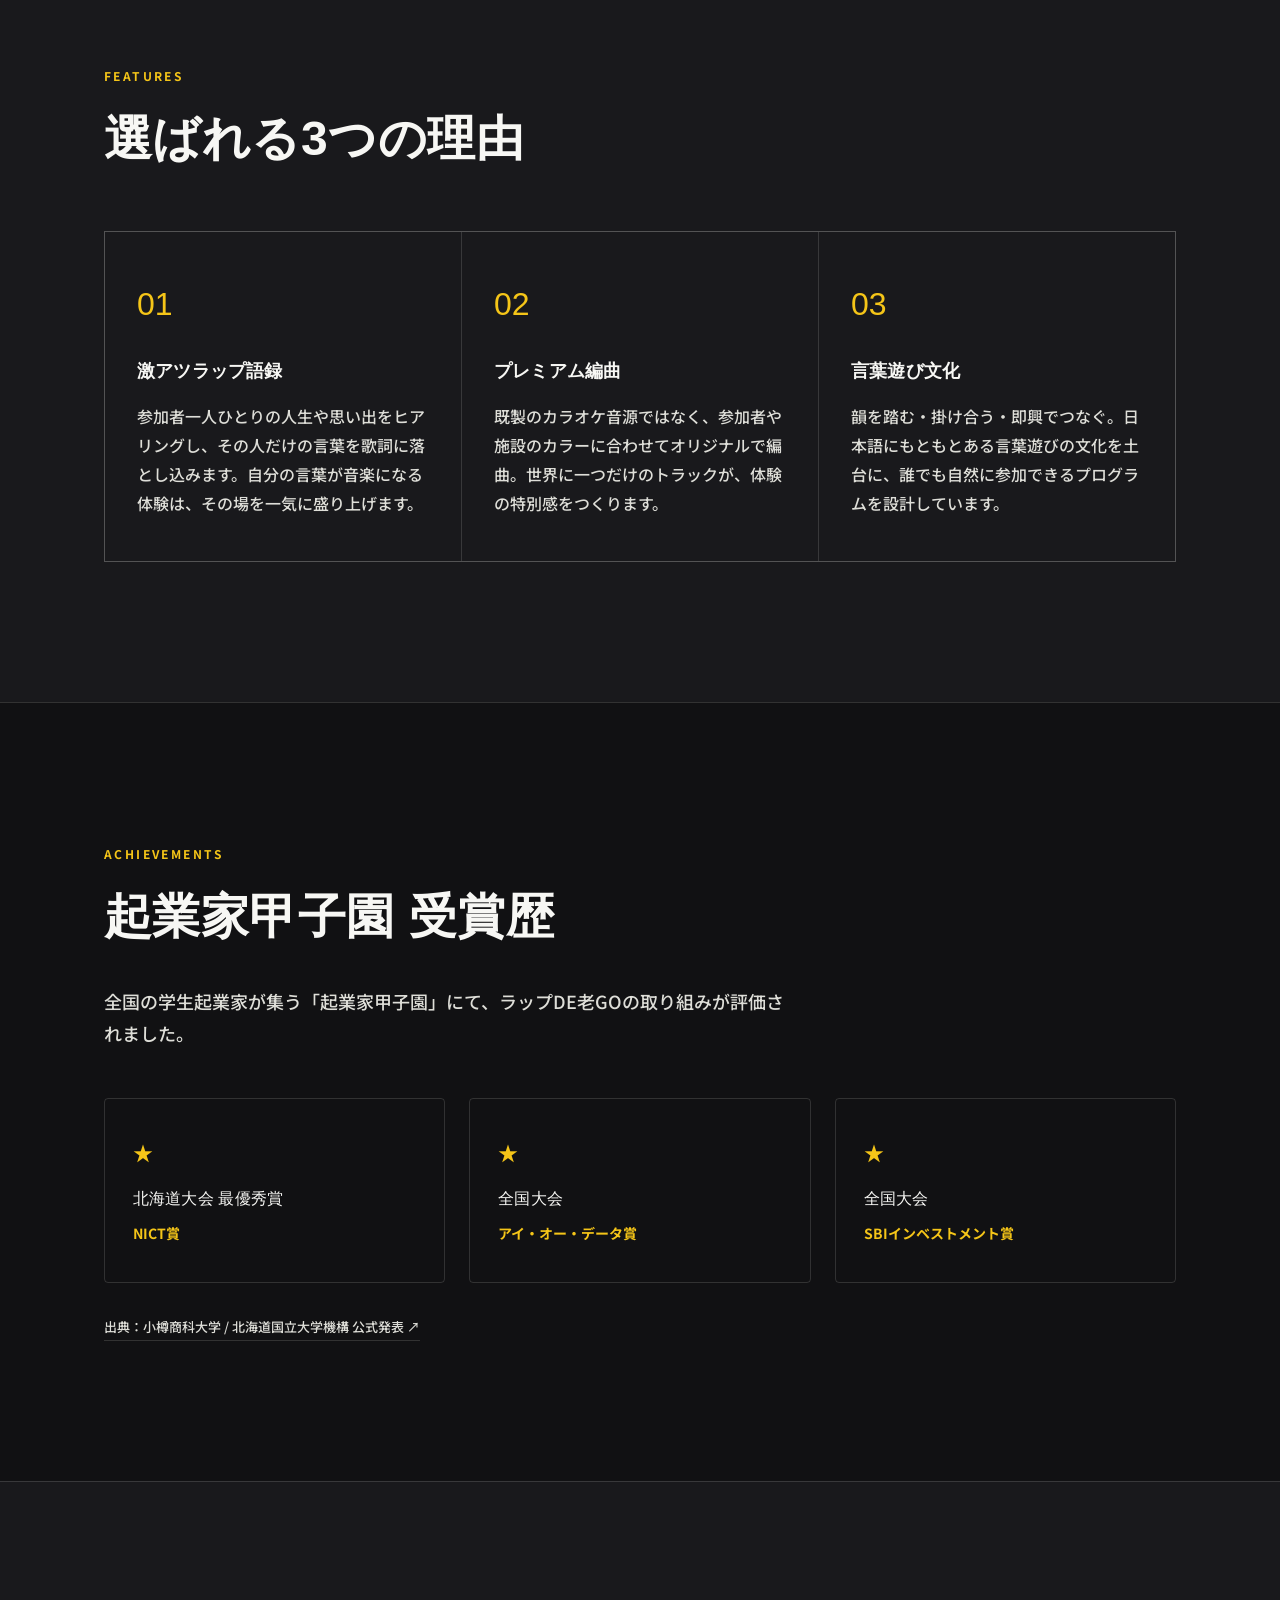
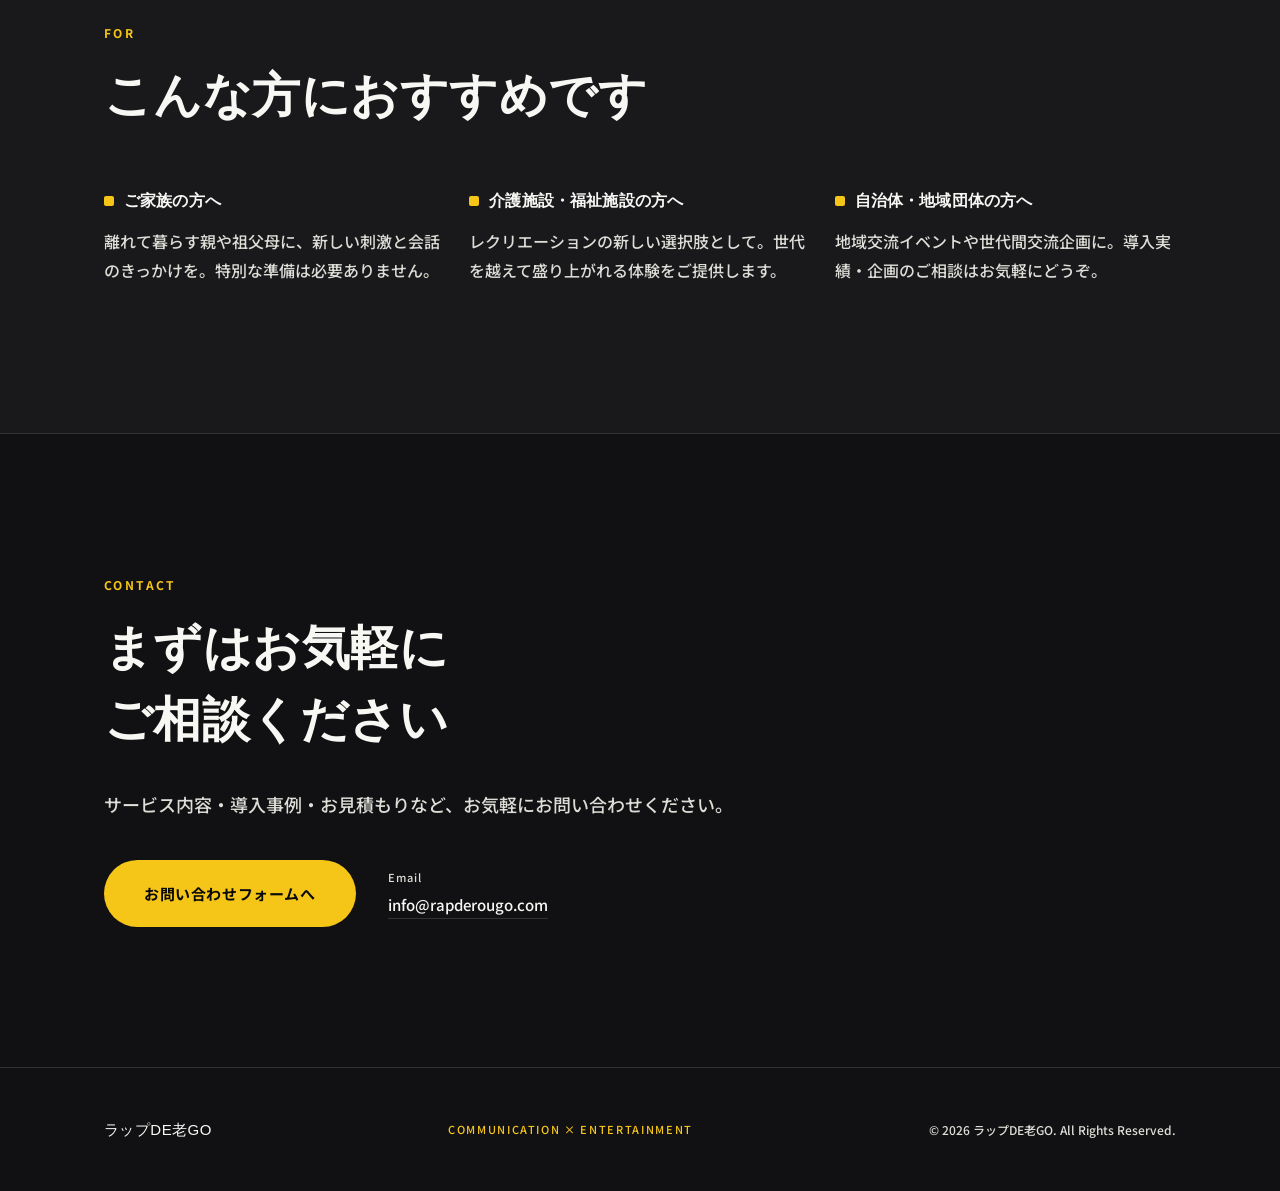
==== commit 3b5b05ff: "Replace mascot SVG with PNG in index.html" ====
--- a/index.html
+++ b/index.html
@@ -8,7 +8,7 @@
 <link rel="preconnect" href="https://fonts.googleapis.com">
 <link rel="preconnect" href="https://fonts.gstatic.com" crossorigin>
 <link href="https://fonts.googleapis.com/css2?family=Yusei+Magic&family=Noto+Sans+JP:wght@400;500;700;900&display=swap" rel="stylesheet">
-<link rel="icon" type="image/svg+xml" href="assets/mascot.svg">
+<link rel="icon" type="image/png" href="assets/mascot.png">
 <link rel="stylesheet" href="css/style.css">
 </head>
 <body>
@@ -18,7 +18,7 @@
 <header class="site-header" id="siteHeader">
   <div class="container header-inner">
     <a href="#top" class="logo">
-      <img src="assets/mascot.svg" class="logo-icon" alt="" width="32" height="32">
+      <img src="assets/mascot.png" class="logo-icon" alt="" width="32" height="32">
       <span class="logo-text">ラップ<span class="accent">DE</span>老GO</span>
     </a>
     <nav class="main-nav" id="mainNav">
@@ -40,7 +40,7 @@
   <section class="hero" id="hero">
     <div class="hero-bg-text" aria-hidden="true">RAP DE ROUGO</div>
     <div class="container hero-inner">
-      <img src="assets/mascot.svg" class="hero-avatar reveal" alt="ラップDE老GO マスコット" width="140" height="140">
+      <img src="assets/mascot.png" class="hero-avatar reveal" alt="ラップDE老GO マスコット" width="140" height="140">
       <p class="kicker reveal" data-key="hero_kicker">COMMUNICATION × ENTERTAINMENT</p>
       <h1 class="hero-title reveal">
         <span class="hero-title-line" data-key="hero_title_line1">ラップ</span><span class="hero-title-line accent" data-key="hero_title_line2">DE</span><span class="hero-title-line" data-key="hero_title_line3">老GO</span>
--- a/css/style.css
+++ b/css/style.css
@@ -8,8 +8,9 @@
   --bg-alt: #19191c;
   --fg: #f7f7f4;
   --fg-dim: #deded8;
-  --accent: #d4ff3f;
-  --accent-dark: #9fc71a;
+  --accent: #f5c518;
+  --accent-dark: #d9a90e;
+  --accent-blue: #5b6ef0;
   --border: rgba(245, 245, 242, 0.14);
   --font-head: "Yusei Magic", sans-serif;
   --font-body: "Noto Sans JP", sans-serif;
@@ -74,6 +75,19 @@
   height: 76px;
 }
 
+.logo {
+  display: flex;
+  align-items: center;
+  gap: 10px;
+}
+
+.logo-icon {
+  width: 32px;
+  height: 32px;
+  border-radius: 50%;
+  flex-shrink: 0;
+}
+
 .logo-text {
   font-family: var(--font-head);
   font-size: 18px;
@@ -153,6 +167,15 @@
 .hero-inner {
   position: relative;
   z-index: 1;
+}
+
+.hero-avatar {
+  display: block;
+  width: 140px;
+  height: 140px;
+  border-radius: 50%;
+  margin: 0 0 28px;
+  box-shadow: 0 0 0 6px rgba(91, 110, 240, 0.18), 0 0 60px rgba(91, 110, 240, 0.35);
 }
 
 .kicker {
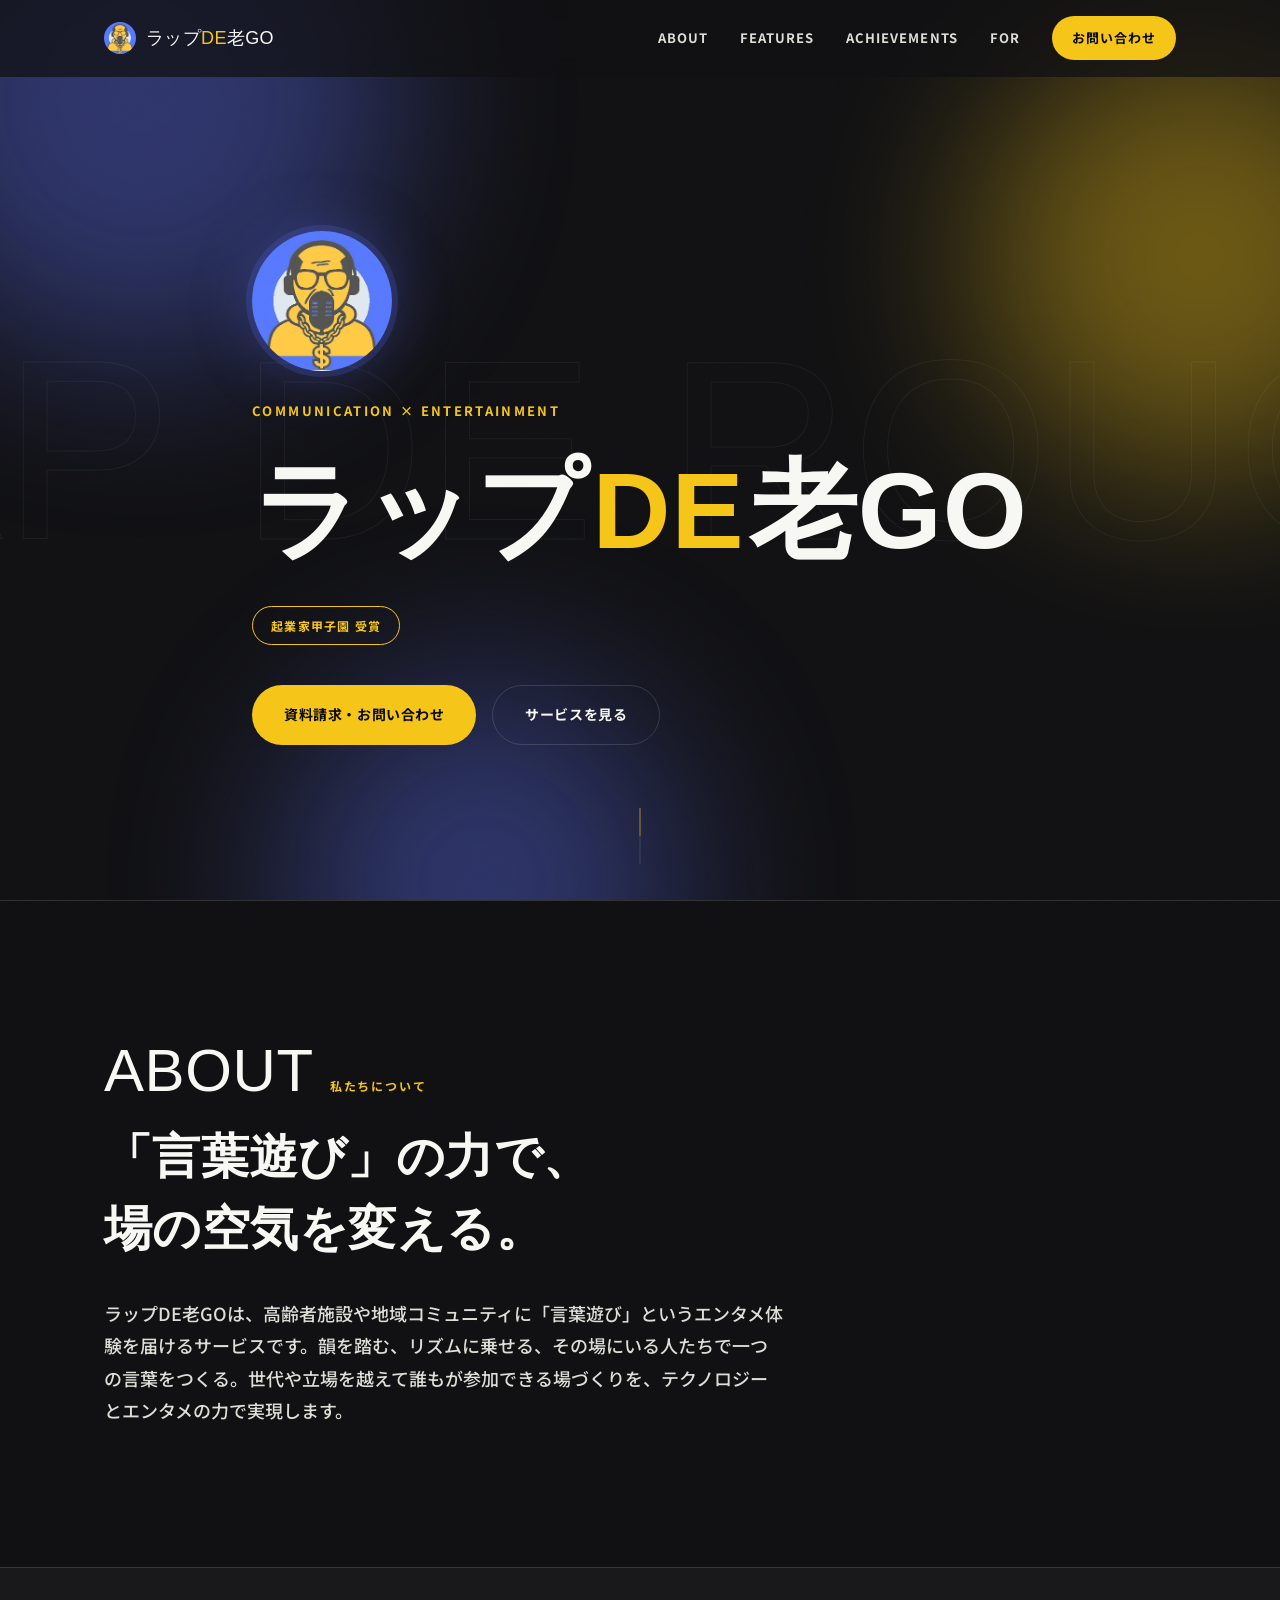
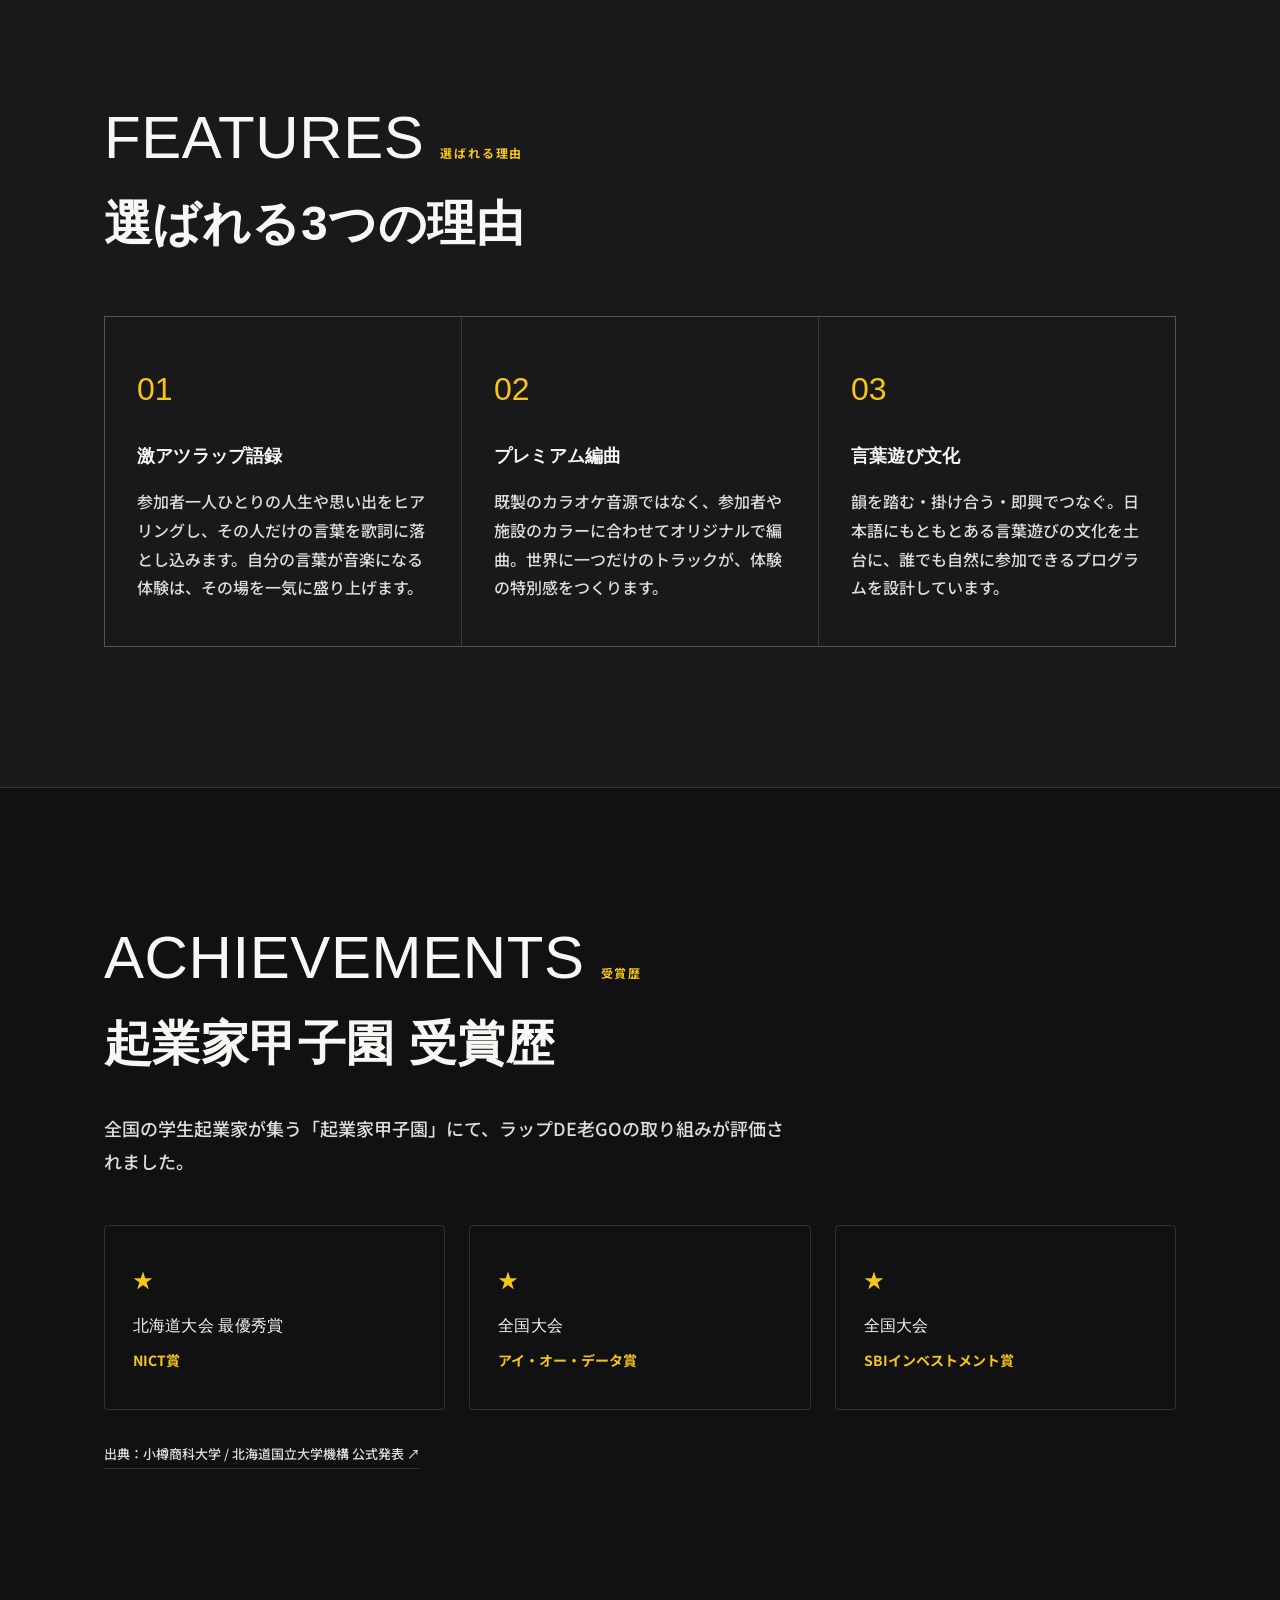
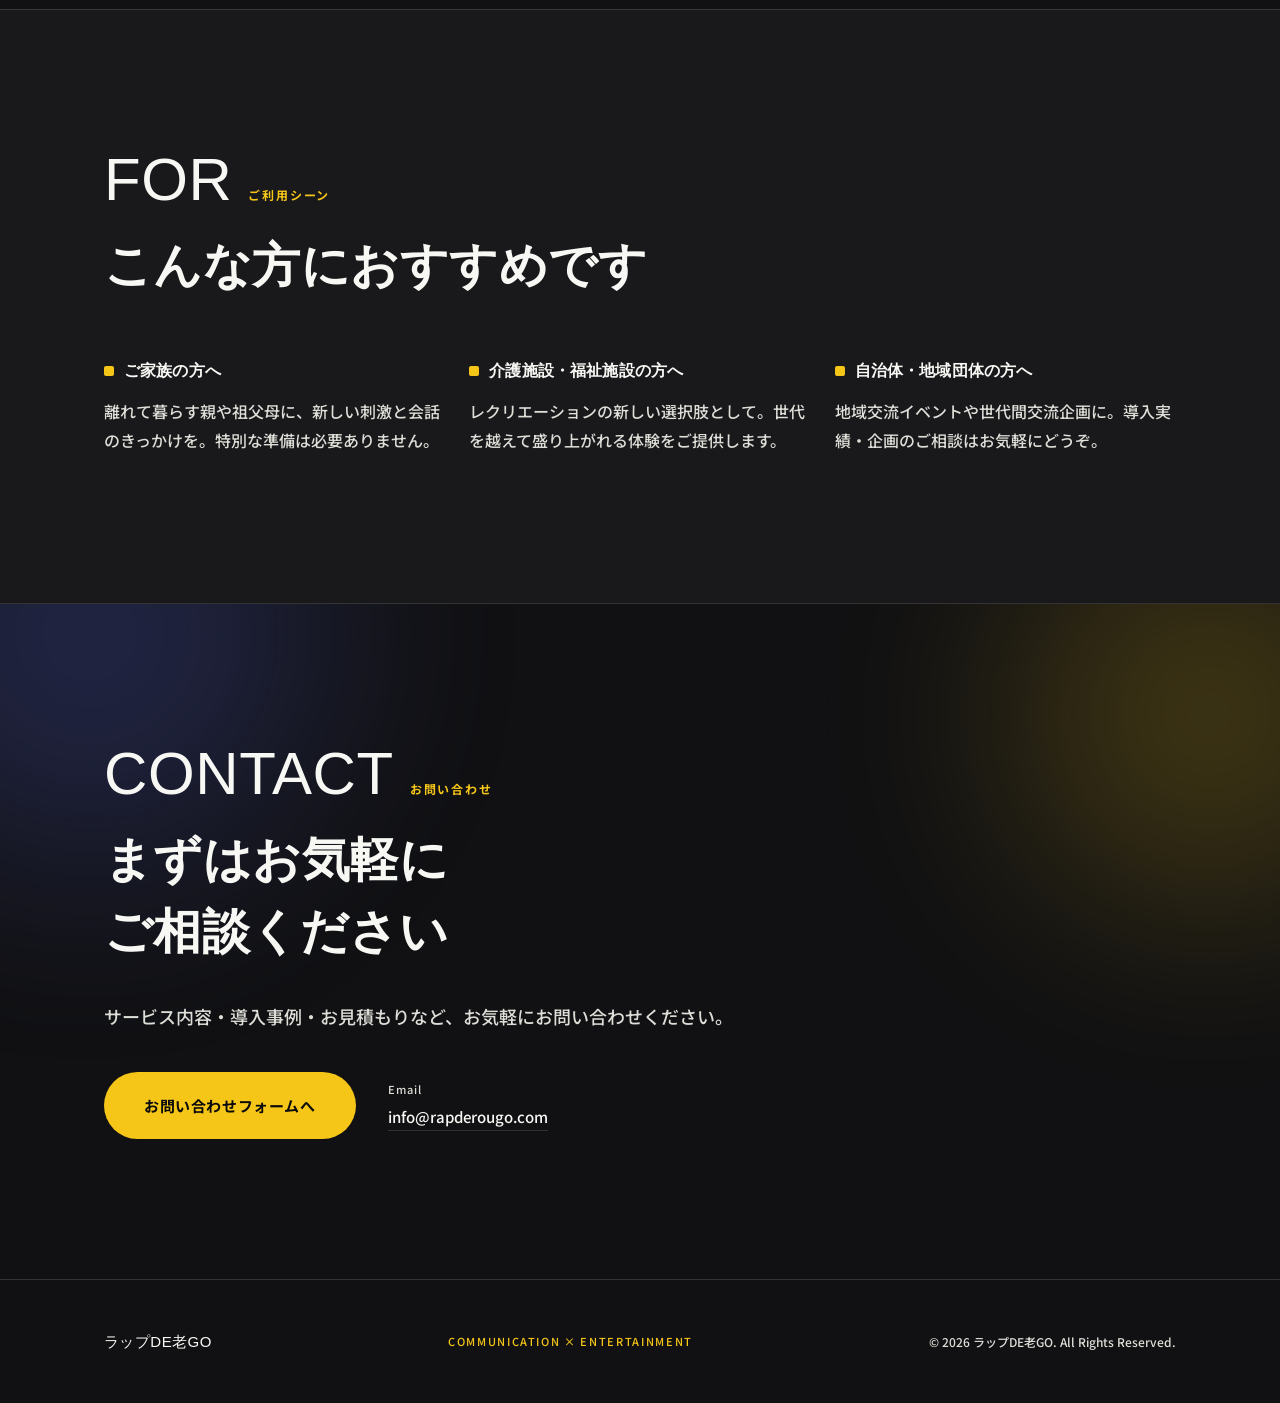
==== commit b93b2175: "Update labels with Japanese translations" ====
--- a/index.html
+++ b/index.html
@@ -38,6 +38,7 @@
 
   <!-- HERO -->
   <section class="hero" id="hero">
+    <div class="hero-blobs" aria-hidden="true"><span></span><span></span><span></span></div>
     <div class="hero-bg-text" aria-hidden="true">RAP DE ROUGO</div>
     <div class="container hero-inner">
       <img src="assets/mascot.png" class="hero-avatar reveal" alt="ラップDE老GO マスコット" width="140" height="140">
@@ -58,7 +59,7 @@
   <!-- ABOUT -->
   <section class="section about" id="about">
     <div class="container">
-      <p class="label reveal" data-key="about_label">ABOUT</p>
+      <p class="label reveal" data-key="about_label" data-sub="私たちについて">ABOUT</p>
       <h2 class="section-title reveal" data-key="about_title" data-multiline>「言葉遊び」の力で、<br>場の空気を変える。</h2>
       <p class="lead-text reveal" data-key="about_mission" data-hide-if-empty></p>
       <p class="body-text reveal" data-key="about_body">ラップDE老GOは、高齢者施設や地域コミュニティに「言葉遊び」というエンタメ体験を届けるサービスです。</p>
@@ -68,7 +69,7 @@
   <!-- FEATURES -->
   <section class="section features" id="features">
     <div class="container">
-      <p class="label reveal" data-key="features_label">FEATURES</p>
+      <p class="label reveal" data-key="features_label" data-sub="選ばれる理由">FEATURES</p>
       <h2 class="section-title reveal" data-key="features_title">選ばれる3つの理由</h2>
 
       <div class="feature-list">
@@ -94,7 +95,7 @@
   <!-- ACHIEVEMENTS -->
   <section class="section achievements" id="achievements">
     <div class="container">
-      <p class="label reveal" data-key="awards_label">ACHIEVEMENTS</p>
+      <p class="label reveal" data-key="awards_label" data-sub="受賞歴">ACHIEVEMENTS</p>
       <h2 class="section-title reveal" data-key="awards_title">起業家甲子園 受賞歴</h2>
       <p class="body-text reveal" data-key="awards_lead">全国の学生起業家が集う「起業家甲子園」にて、ラップDE老GOの取り組みが評価されました。</p>
 
@@ -122,7 +123,7 @@
   <!-- FOR -->
   <section class="section target" id="for">
     <div class="container">
-      <p class="label reveal" data-key="target_label">FOR</p>
+      <p class="label reveal" data-key="target_label" data-sub="ご利用シーン">FOR</p>
       <h2 class="section-title reveal" data-key="target_title">こんな方におすすめです</h2>
 
       <div class="target-list">
@@ -144,8 +145,9 @@
 
   <!-- CTA -->
   <section class="section cta-section" id="contact">
+    <div class="hero-blobs" aria-hidden="true"><span></span><span></span></div>
     <div class="container">
-      <p class="label reveal" data-key="cta_label">CONTACT</p>
+      <p class="label reveal" data-key="cta_label" data-sub="お問い合わせ">CONTACT</p>
       <h2 class="section-title reveal" data-key="cta_title" data-multiline>まずはお気軽に<br>ご相談ください</h2>
       <p class="body-text reveal" data-key="cta_body">サービス内容・導入事例・お見積もりなど、お気軽にお問い合わせください。</p>
 
--- a/css/style.css
+++ b/css/style.css
@@ -149,6 +149,56 @@
   overflow: hidden;
 }
 
+.hero-blobs {
+  position: absolute;
+  inset: 0;
+  z-index: 0;
+  overflow: hidden;
+  pointer-events: none;
+}
+.hero-blobs span {
+  position: absolute;
+  border-radius: 50%;
+  filter: blur(90px);
+  opacity: 0.4;
+  will-change: transform;
+  animation: blobmove 24s ease-in-out infinite;
+}
+.hero-blobs span:nth-child(1) {
+  width: 520px;
+  height: 520px;
+  background: var(--accent-blue);
+  top: -160px;
+  left: -120px;
+  animation-duration: 26s;
+}
+.hero-blobs span:nth-child(2) {
+  width: 440px;
+  height: 440px;
+  background: var(--accent);
+  top: 4%;
+  right: -140px;
+  animation-duration: 30s;
+  animation-delay: -6s;
+}
+.hero-blobs span:nth-child(3) {
+  width: 400px;
+  height: 400px;
+  background: var(--accent-blue);
+  bottom: -180px;
+  left: 22%;
+  animation-duration: 22s;
+  animation-delay: -12s;
+}
+@keyframes blobmove {
+  0%, 100% { transform: translate(0, 0) scale(1); }
+  33% { transform: translate(50px, -40px) scale(1.12); }
+  66% { transform: translate(-40px, 30px) scale(0.92); }
+}
+@media (prefers-reduced-motion: reduce) {
+  .hero-blobs span { animation: none; }
+}
+
 .hero-bg-text {
   position: absolute;
   top: 50%;
@@ -281,11 +331,25 @@
 }
 
 .label {
+  display: inline-flex;
+  align-items: baseline;
+  gap: 16px;
+  font-family: var(--font-head);
+  font-size: clamp(34px, 6vw, 60px);
+  font-weight: 400;
+  letter-spacing: 0.01em;
+  line-height: 1;
+  color: var(--fg);
+  margin-bottom: 20px;
+}
+.label::after {
+  content: attr(data-sub);
+  font-family: var(--font-body);
   font-size: 12px;
   font-weight: 700;
-  letter-spacing: 0.2em;
-  color: var(--accent);
-  margin-bottom: 16px;
+  letter-spacing: 0.15em;
+  color: var(--accent);
+  white-space: nowrap;
 }
 
 .section-title {
@@ -453,7 +517,17 @@
 .cta-section {
   background: var(--bg);
   text-align: left;
-}
+  position: relative;
+  overflow: hidden;
+}
+.cta-section .hero-blobs span {
+  opacity: 0.22;
+  filter: blur(110px);
+}
+.cta-section .hero-blobs span:nth-child(1) { width: 460px; height: 460px; top: -200px; left: -140px; }
+.cta-section .hero-blobs span:nth-child(2) { width: 380px; height: 380px; top: -80px; right: -120px; }
+.cta-section .hero-blobs span:nth-child(3) { display: none; }
+.cta-section .container { position: relative; z-index: 1; }
 
 .cta-box {
   margin-top: 40px;
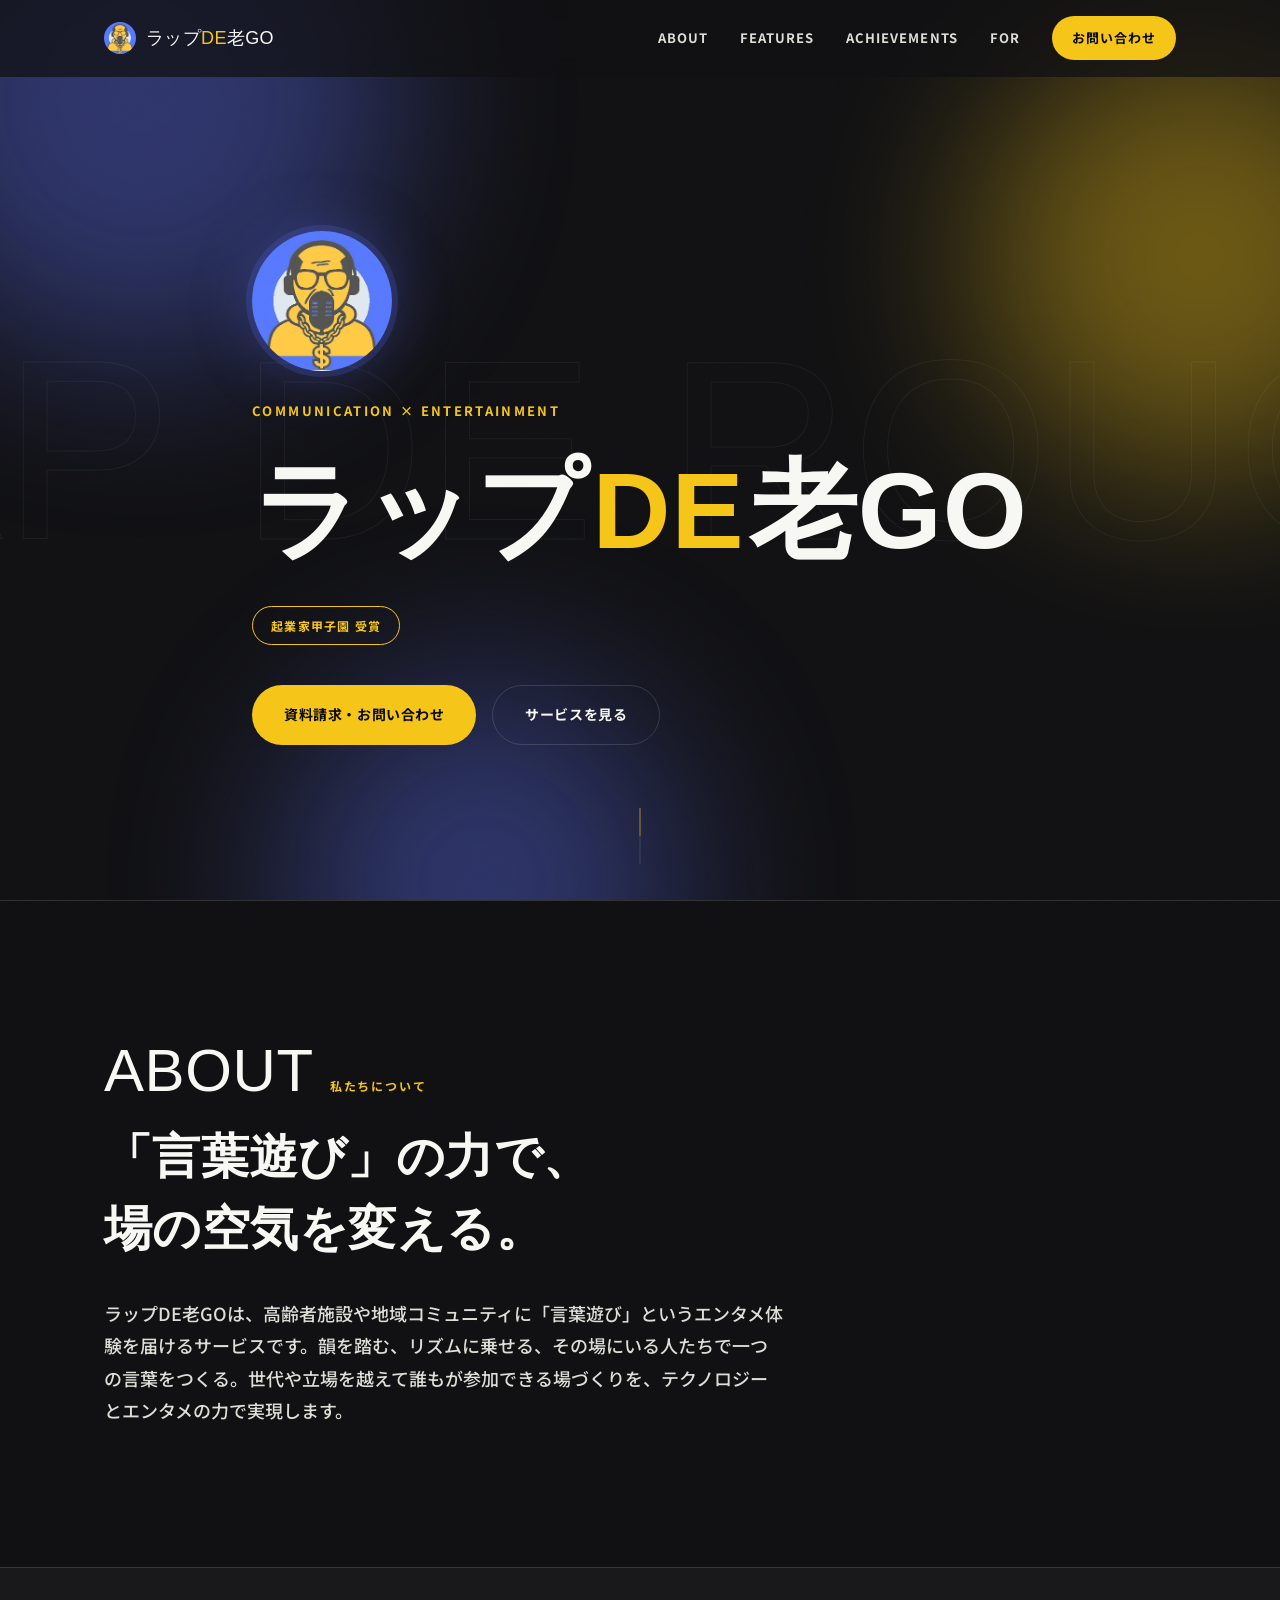
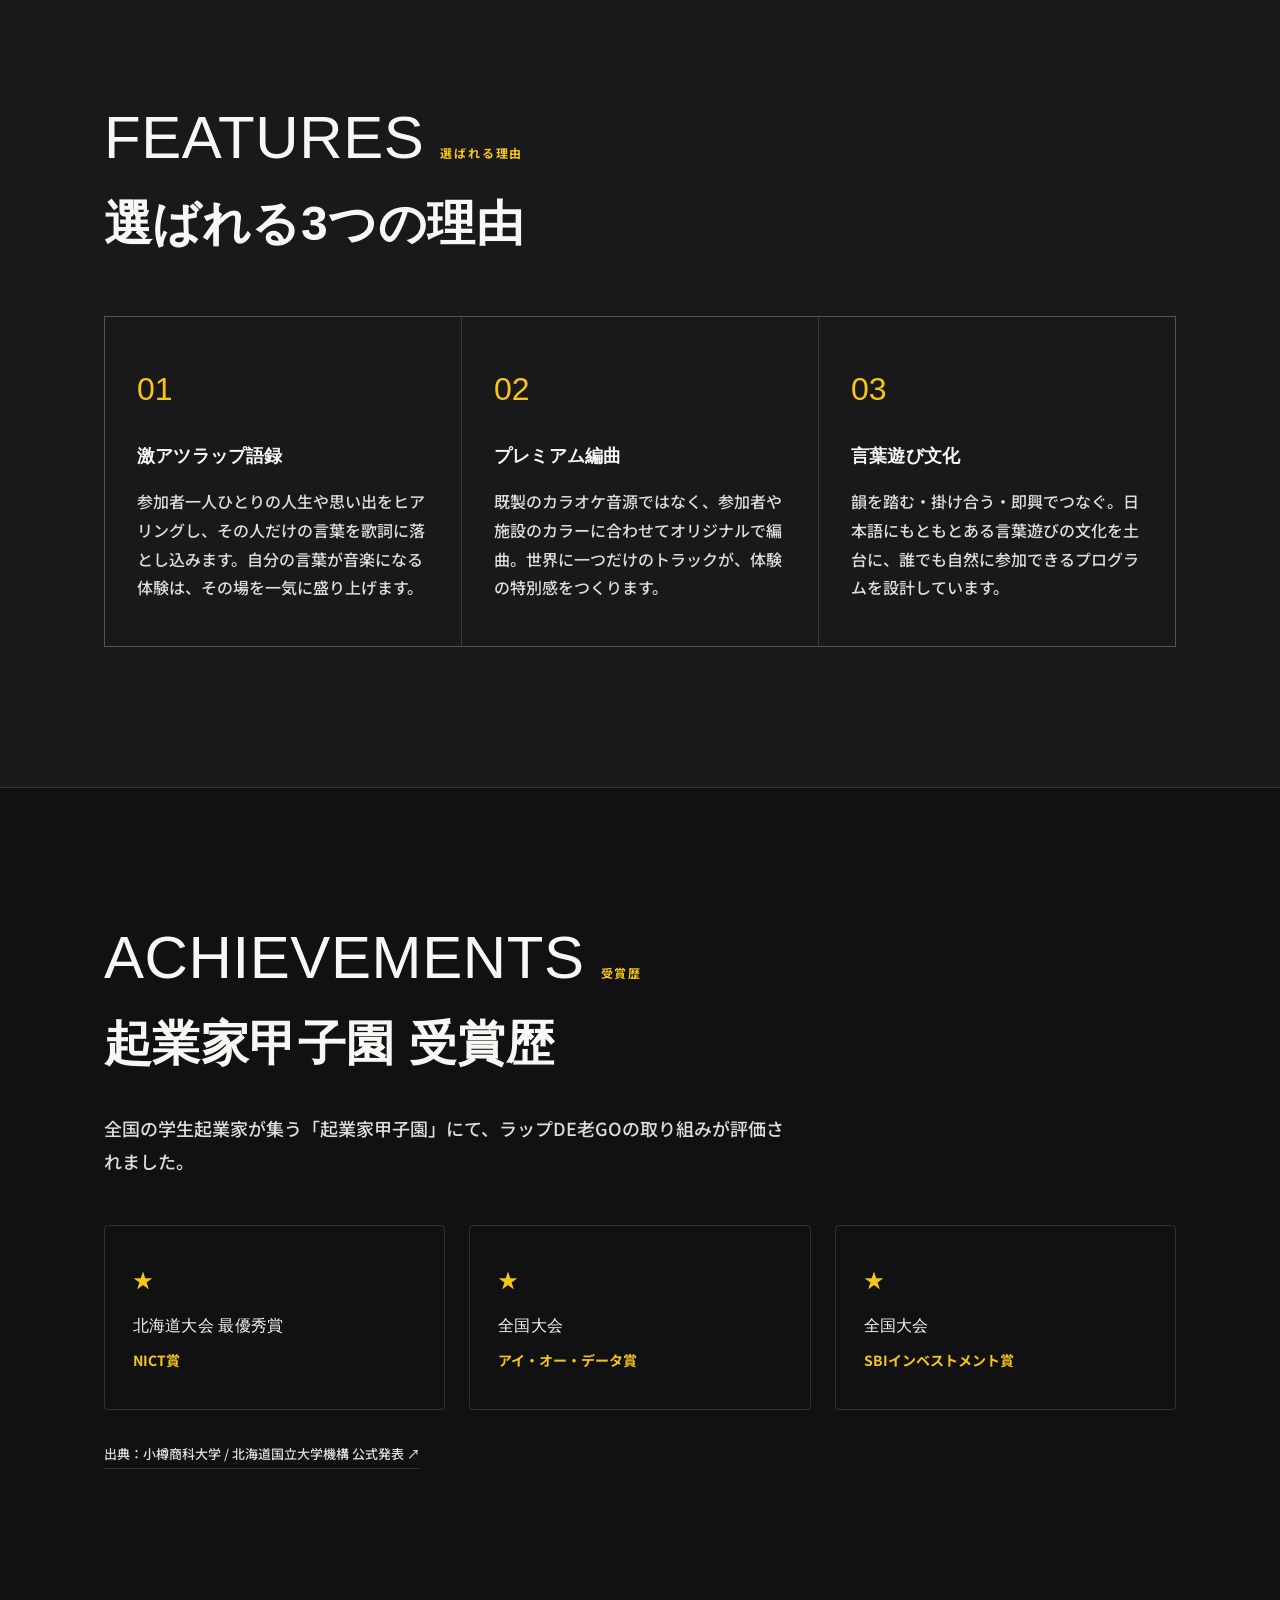
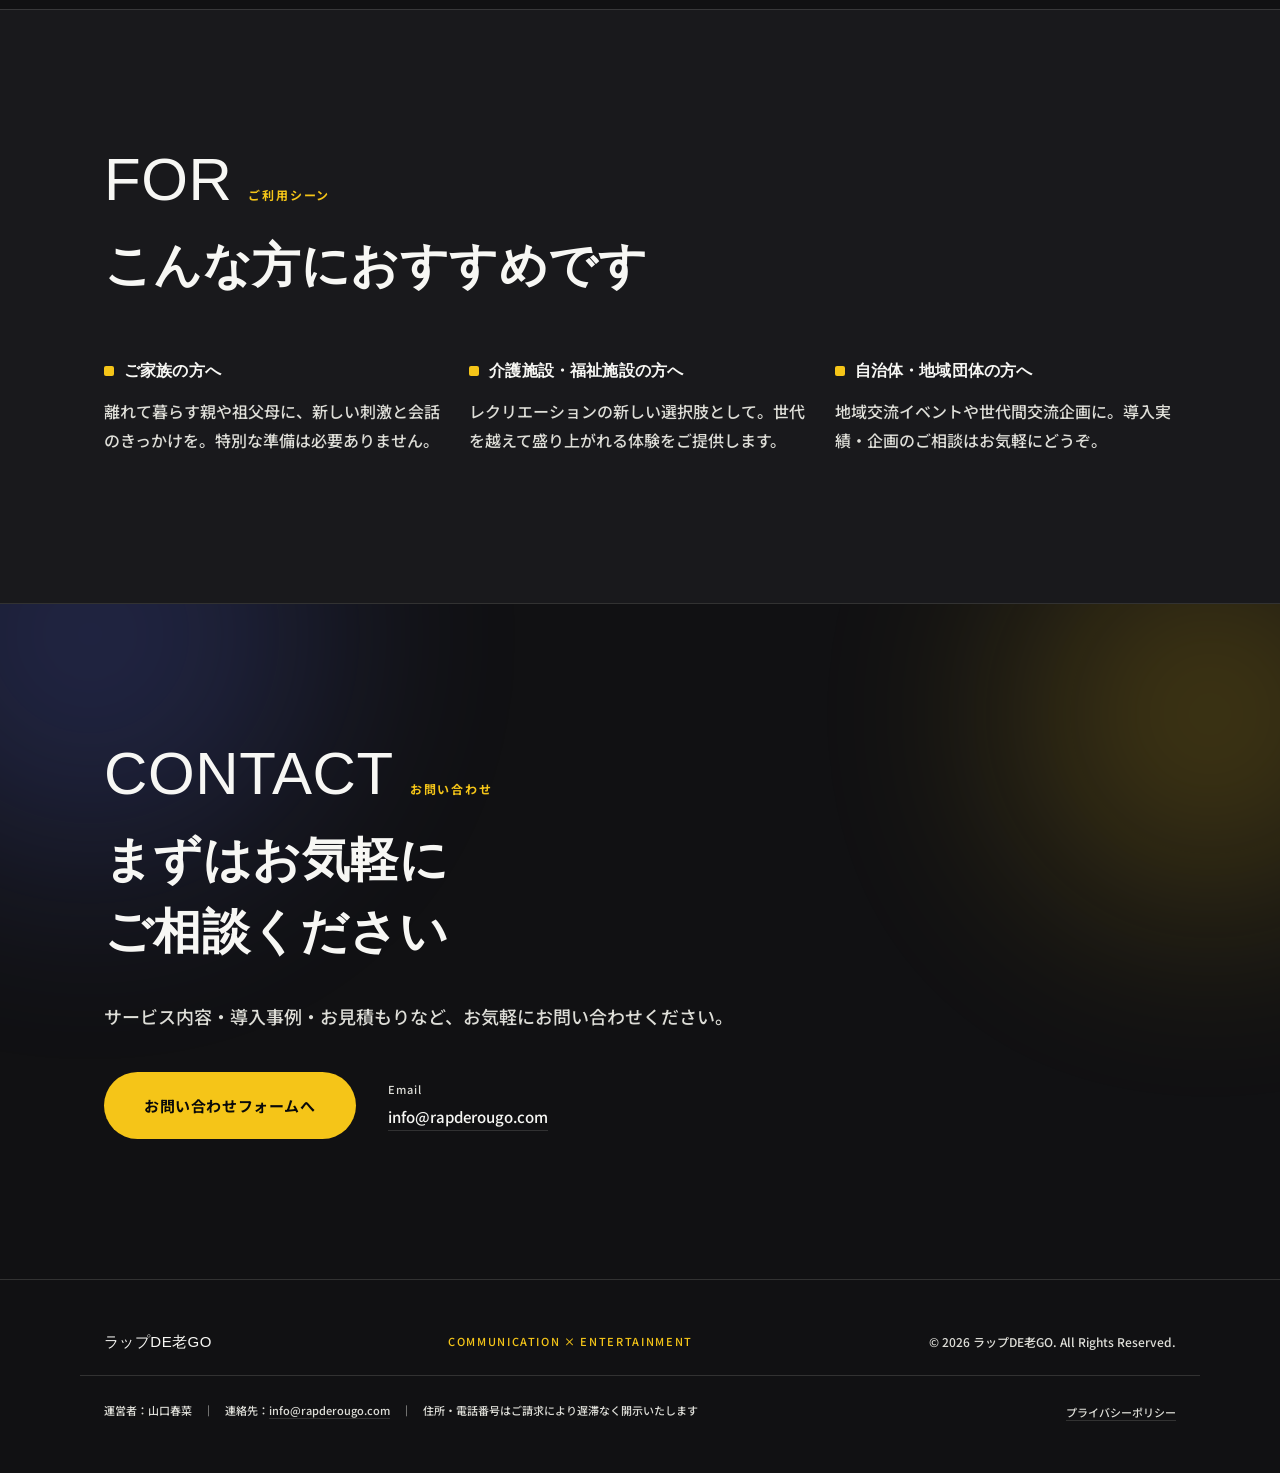
==== commit 386332c0: "Update footer with legal and contact information Added legal information and privacy policy link to " ====
--- a/index.html
+++ b/index.html
@@ -169,6 +169,10 @@
     <div class="footer-tagline" data-key="footer_tagline">COMMUNICATION × ENTERTAINMENT</div>
     <div class="footer-copyright" data-key="footer_copyright">© 2026 ラップDE老GO. All Rights Reserved.</div>
   </div>
+  <div class="container footer-legal">
+    <p class="footer-operator">運営者：山口春菜　｜　連絡先：<a href="mailto:info@rapderougo.com">info@rapderougo.com</a>　｜　住所・電話番号はご請求により遅滞なく開示いたします</p>
+    <p class="footer-links"><a href="privacy.html">プライバシーポリシー</a></p>
+  </div>
 </footer>
 
 <script src="content.js"></script>
--- a/css/style.css
+++ b/css/style.css
@@ -580,6 +580,32 @@
   font-size: 12px;
   color: var(--fg-dim);
 }
+
+.footer-legal {
+  margin-top: 20px;
+  padding-top: 20px;
+  border-top: 1px solid var(--border);
+  display: flex;
+  flex-wrap: wrap;
+  justify-content: space-between;
+  align-items: center;
+  gap: 8px;
+}
+.footer-operator {
+  font-size: 11px;
+  color: var(--fg-dim);
+  line-height: 1.7;
+}
+.footer-operator a {
+  border-bottom: 1px solid var(--border);
+}
+.footer-operator a:hover { color: var(--accent); border-color: var(--accent); }
+.footer-links a {
+  font-size: 11px;
+  color: var(--fg-dim);
+  border-bottom: 1px solid var(--border);
+}
+.footer-links a:hover { color: var(--accent); border-color: var(--accent); }
 
 /* =============== SCROLL REVEAL =============== */
 .reveal {
